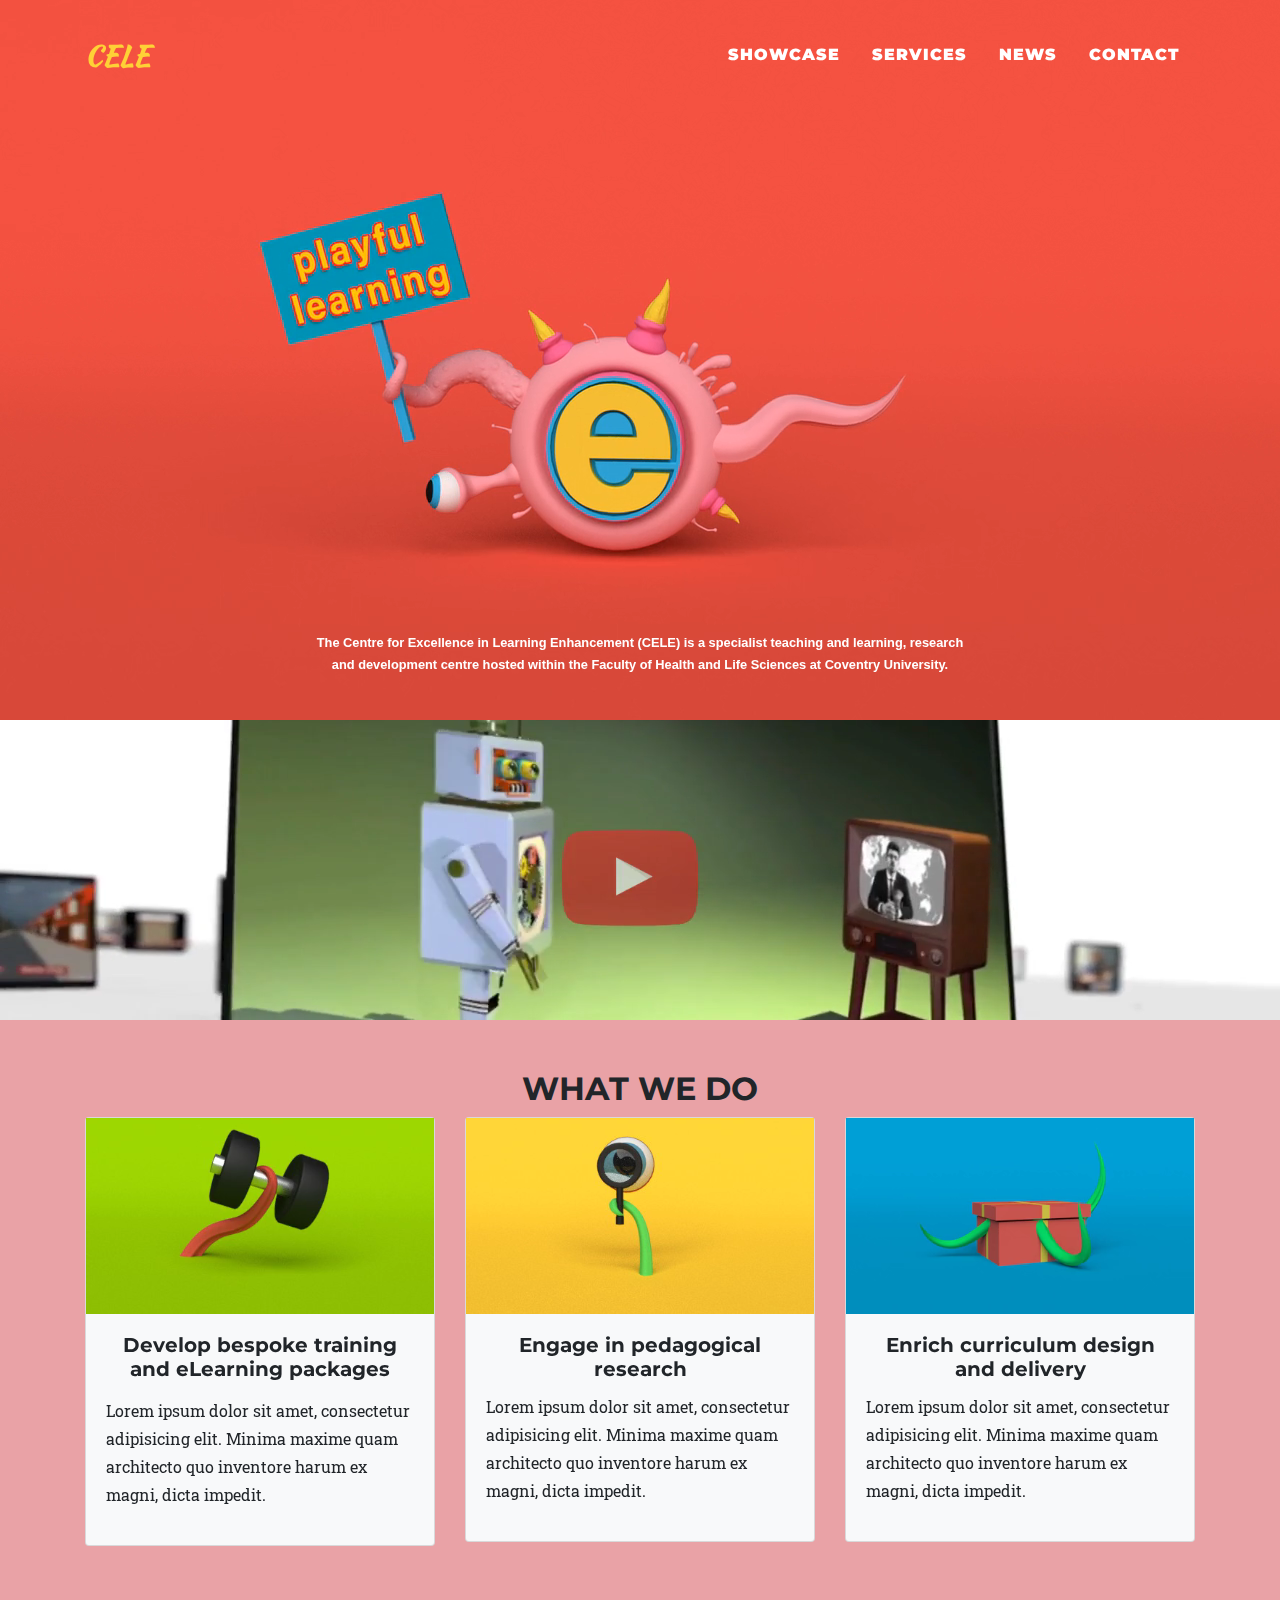
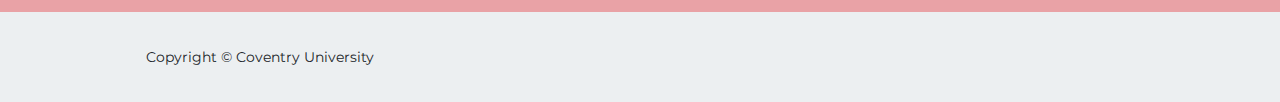
==== index.html @ 8cdafb73 "Minor Fixes" ====
<!DOCTYPE html>
<html lang="en">

<head>
    <meta charset="utf-8">
    <meta name="viewport" content="width=device-width, initial-scale=1, shrink-to-fit=no">
    <meta name="description" content="">
    <meta name="author" content="">
    <title>CELE | Centre for Excellence in Learning Enhancement</title>
    <link rel="shortcut icon" type="image/png" href="img/favicon.ico" />
    <!-- Bootstrap core CSS -->
    <link href="vendor/bootstrap/css/bootstrap.min.css" rel="stylesheet">
    <!-- Custom fonts for this template -->
    <link href="vendor/fontawesome-free/css/all.min.css" rel="stylesheet" type="text/css">
    <link href="https://fonts.googleapis.com/css?family=Montserrat:400,700" rel="stylesheet" type="text/css">
    <link href='https://fonts.googleapis.com/css?family=Kaushan+Script' rel='stylesheet' type='text/css'>
    <link href='https://fonts.googleapis.com/css?family=Droid+Serif:400,700,400italic,700italic' rel='stylesheet' type='text/css'>
    <link href='https://fonts.googleapis.com/css?family=Roboto+Slab:400,100,300,700' rel='stylesheet' type='text/css'>
    <script src="https://ajax.googleapis.com/ajax/libs/jquery/1.12.4/jquery.min.js"></script>
    <script src="https://maxcdn.bootstrapcdn.com/bootstrap/3.3.7/js/bootstrap.min.js"></script>
    <!-- Custom styles for this template -->
    <link href="css/agency.min.css" rel="stylesheet">

</head>

<body id="page-top">
    <!-- Navigation -->
    <nav class="navbar navbar-expand-lg navbar-dark fixed-top" id="mainNav">
        <div class="container">
            <a class="navbar-brand js-scroll-trigger" href="#page-top" style="font-weight: 900; color: #fed136;">CELE</a>
            <button class="navbar-toggler navbar-toggler-right" type="button" data-toggle="collapse" data-target="#navbarResponsive" aria-controls="navbarResponsive" aria-expanded="false" aria-label="Toggle navigation">Menu
                <i class="fas fa-bars"></i>
            </button>
            <div class="collapse navbar-collapse" id="navbarResponsive">
                <ul class="navbar-nav text-uppercase ml-auto">
                    <li class="nav-item">
                        <a class="nav-link js-scroll-trigger" href="Showcase/showcase.html" style="font-size: 100%;font-weight: 900;">Showcase</a>
                    </li>
                    <li class="nav-item">
                        <a class="nav-link js-scroll-trigger" href="services/services.html" style="font-size: 100%;font-weight: 900;">Services</a>
                        <li class="nav-item">
                            <a class="nav-link js-scroll-trigger" href="news/news.html" style="font-size: 100%;font-weight: 900;">News</a>
                        </li>
                        <li class="nav-item">
                            <a class="nav-link js-scroll-trigger" href="Contact/contact.html" style="font-size: 100%;font-weight: 900;">Contact</a>
                        </li>
                </ul>
            </div>
        </div>
    </nav>
    <!-- Header -->
    <header>

        <div class="video-container">
            <video playsinline="playsinline" autoplay="autoplay" muted="muted" loop="loop" width="100%" height="100%">
                <source src="animations/home_anim.mp4" type="video/mp4">
                <source src="animations/home_anim.webm" type="video/webm">
                <source src="animations/home_anim.ogv" type="video/ogg">
            </video>
            <div class="overlay-desc">
                <p class="Headie">
                    <br>
                    <br>
                    <br>
                    <br>
                    <br>
                    <br>
                    <br>
                    <br>
                    <br>
                    <br>
                    <br>
                    <br>
                    <br>
                    <br>
                    <br>
                    <br>
                    <br>
                    <br>
                    <br>
                    <br>
                    <br>
                    <br>
                    <br>
                    <br>
                    <br>
                    <br>
                    <br>The Centre for Excellence in Learning Enhancement (CELE) is a specialist teaching and learning, research
                    <br> and development centre hosted within the Faculty of Health and Life Sciences at Coventry University.</p>
            </div>
        </div>
        <div class="overlay"></div>
        <a class="portfolio-link" data-toggle="modal" href="#Showreel">

        <video playsinline="playsinline" autoplay="autoplay" muted="muted" loop="loop" width="100%" height="100%">
            <source src="animations/Cele_Showreel.mp4" type="video/mp4">
            <source src="animations/Cele_Showreel.webm" type="video/webm">
            <source src="animations/Cele_Showreel.ogv" type="video/ogg">
        </video>
      </a>

    </header>
    <!-- Services -->
    <header>

    </header>
    <!-- Portfolio Grid -->
    <section>
        <div class="container">
            <div class="col-lg-12 text-center">
                <h2 class="section-subheading ">WHAT WE DO</h2>
            </div>
            <div class="row text-center">

                <div class="col-sm-4">
                    <div class="card bg-light mb-3">
                        <video playsinline="playsinline" autoplay="autoplay" muted="muted" loop="loop" width="100%">
                            <source src="animations/Weight.mp4" type="video/mp4">
                            <source src="animations/Weight.webm" type="video/webm">
                            <source src="animations/Weight.ogv" type="video/ogg">
                        </video>
                        <div class="card-body">
                            <h5 class="card-title">Develop bespoke training and eLearning packages</h5>
                            <p class="card-text">
                                <p class="text-left">Lorem ipsum dolor sit amet, consectetur adipisicing elit. Minima maxime quam architecto quo inventore harum ex magni, dicta impedit.</p>
                            </p>
                        </div>
                    </div>
                </div>
                <div class="col-sm-4">

                    <div class="card bg-light mb-3">
                        <video playsinline="playsinline" autoplay="autoplay" muted="muted" loop="loop" width="100%">
                            <source src="animations/Eye.mp4" type="video/mp4">
                            <source src="animations/Eye.webm" type="video/webm">
                            <source src="animations/Eye.ogv" type="video/ogg">
                        </video>
                        <div class="card-body">
                            <h5 class="card-title">Engage in pedagogical research</h5>
                            <p class="text-left" class="text-muted">Lorem ipsum dolor sit amet, consectetur adipisicing elit. Minima maxime quam architecto quo inventore harum ex magni, dicta impedit.</p>
                        </div>
                    </div>
                </div>
                <div class="col-sm-4">

                    <div class="card bg-light mb-3">
                        <video playsinline="playsinline" autoplay="autoplay" muted="muted" loop="loop" width="100%">
                            <source src="animations/Box.mp4" type="video/mp4">
                            <source src="animations/Box.webm" type="video/webm">
                            <source src="animations/Box.ogv" type="video/ogg">
                        </video>
                        <div class="card-body">
                            <h5 class="card-title">Enrich curriculum design and delivery</h5>
                            <p class="text-left">Lorem ipsum dolor sit amet, consectetur adipisicing elit. Minima maxime quam architecto quo inventore harum ex magni, dicta impedit.</p>
                        </div>
                    </div>
                </div>
            </div>
        </div>
        </div>
    </section>
    <!-- Clients -->

    <!-- Footer -->
    <footer>
        <div class="container">
            <div class="row">
                <div class="col-md-4 text-center">
                    <span class="copyright">Copyright &copy; Coventry University</span>
                </div>

            </div>
        </div>
    </footer>

    <!-- Modal 2 -->
    <div class="portfolio-modal modal fade" id="Showreel" tabindex="-1" role="dialog" aria-hidden="true">
        <div class="modal-dialog">
            <div class="modal-content">
                <div class="close-modal" data-dismiss="modal">
                    <div class="lr">
                        <div class="rl"></div>
                    </div>
                </div>
                <div class="container">
                    <div class="row">
                        <div class="col-lg-8 mx-auto">
                            <div class="modal-body">
                                <!-- Project Details Go Here -->
                                <h2 class="text-uppercase"></h2>
                                <p class="item-intro text-muted"></p>
                                <iframe width="100%" height="315" src="https://www.youtube.com/embed/YVENK-Liqco" frameborder="0" allow="accelerometer; autoplay; encrypted-media; gyroscope; picture-in-picture" allowfullscreen></iframe>

                            </div>
                        </div>
                    </div>
                </div>
            </div>
        </div>
    </div>

    <!-- Bootstrap core JavaScript -->
    <script src="vendor/jquery/jquery.min.js"></script>
    <script src="vendor/bootstrap/js/bootstrap.bundle.min.js"></script>
    <!-- Plugin JavaScript -->
    <script src="vendor/jquery-easing/jquery.easing.min.js"></script>
    <!-- Contact form JavaScript -->
    <script src="js/jqBootstrapValidation.js"></script>
    <script src="js/contact_me.js"></script>
    <!-- Custom scripts for this template -->
    <script src="js/agency.min.js"></script>

</body>

</html>
---- vendor/fontawesome-free/css/all.min.css ----
/*!
 * Font Awesome Free 5.3.1 by @fontawesome - https://fontawesome.com
 * License - https://fontawesome.com/license/free (Icons: CC BY 4.0, Fonts: SIL OFL 1.1, Code: MIT License)
 */
.fa,.fab,.fal,.far,.fas{-moz-osx-font-smoothing:grayscale;-webkit-font-smoothing:antialiased;display:inline-block;font-style:normal;font-variant:normal;text-rendering:auto;line-height:1}.fa-lg{font-size:1.33333em;line-height:.75em;vertical-align:-.0667em}.fa-xs{font-size:.75em}.fa-sm{font-size:.875em}.fa-1x{font-size:1em}.fa-2x{font-size:2em}.fa-3x{font-size:3em}.fa-4x{font-size:4em}.fa-5x{font-size:5em}.fa-6x{font-size:6em}.fa-7x{font-size:7em}.fa-8x{font-size:8em}.fa-9x{font-size:9em}.fa-10x{font-size:10em}.fa-fw{text-align:center;width:1.25em}.fa-ul{list-style-type:none;margin-left:2.5em;padding-left:0}.fa-ul>li{position:relative}.fa-li{left:-2em;position:absolute;text-align:center;width:2em;line-height:inherit}.fa-border{border:.08em solid #eee;border-radius:.1em;padding:.2em .25em .15em}.fa-pull-left{float:left}.fa-pull-right{float:right}.fa.fa-pull-left,.fab.fa-pull-left,.fal.fa-pull-left,.far.fa-pull-left,.fas.fa-pull-left{margin-right:.3em}.fa.fa-pull-right,.fab.fa-pull-right,.fal.fa-pull-right,.far.fa-pull-right,.fas.fa-pull-right{margin-left:.3em}.fa-spin{animation:fa-spin 2s infinite linear}.fa-pulse{animation:fa-spin 1s infinite steps(8)}@keyframes fa-spin{0%{transform:rotate(0deg)}to{transform:rotate(1turn)}}.fa-rotate-90{-ms-filter:"progid:DXImageTransform.Microsoft.BasicImage(rotation=1)";transform:rotate(90deg)}.fa-rotate-180{-ms-filter:"progid:DXImageTransform.Microsoft.BasicImage(rotation=2)";transform:rotate(180deg)}.fa-rotate-270{-ms-filter:"progid:DXImageTransform.Microsoft.BasicImage(rotation=3)";transform:rotate(270deg)}.fa-flip-horizontal{-ms-filter:"progid:DXImageTransform.Microsoft.BasicImage(rotation=0, mirror=1)";transform:scaleX(-1)}.fa-flip-vertical{transform:scaleY(-1)}.fa-flip-horizontal.fa-flip-vertical,.fa-flip-vertical{-ms-filter:"progid:DXImageTransform.Microsoft.BasicImage(rotation=2, mirror=1)"}.fa-flip-horizontal.fa-flip-vertical{transform:scale(-1)}:root .fa-flip-horizontal,:root .fa-flip-vertical,:root .fa-rotate-90,:root .fa-rotate-180,:root .fa-rotate-270{-webkit-filter:none;filter:none}.fa-stack{display:inline-block;height:2em;line-height:2em;position:relative;vertical-align:middle;width:2em}.fa-stack-1x,.fa-stack-2x{left:0;position:absolute;text-align:center;width:100%}.fa-stack-1x{line-height:inherit}.fa-stack-2x{font-size:2em}.fa-inverse{color:#fff}.fa-500px:before{content:"\f26e"}.fa-accessible-icon:before{content:"\f368"}.fa-accusoft:before{content:"\f369"}.fa-ad:before{content:"\f641"}.fa-address-book:before{content:"\f2b9"}.fa-address-card:before{content:"\f2bb"}.fa-adjust:before{content:"\f042"}.fa-adn:before{content:"\f170"}.fa-adversal:before{content:"\f36a"}.fa-affiliatetheme:before{content:"\f36b"}.fa-air-freshener:before{content:"\f5d0"}.fa-algolia:before{content:"\f36c"}.fa-align-center:before{content:"\f037"}.fa-align-justify:before{content:"\f039"}.fa-align-left:before{content:"\f036"}.fa-align-right:before{content:"\f038"}.fa-alipay:before{content:"\f642"}.fa-allergies:before{content:"\f461"}.fa-amazon:before{content:"\f270"}.fa-amazon-pay:before{content:"\f42c"}.fa-ambulance:before{content:"\f0f9"}.fa-american-sign-language-interpreting:before{content:"\f2a3"}.fa-amilia:before{content:"\f36d"}.fa-anchor:before{content:"\f13d"}.fa-android:before{content:"\f17b"}.fa-angellist:before{content:"\f209"}.fa-angle-double-down:before{content:"\f103"}.fa-angle-double-left:before{content:"\f100"}.fa-angle-double-right:before{content:"\f101"}.fa-angle-double-up:before{content:"\f102"}.fa-angle-down:before{content:"\f107"}.fa-angle-left:before{content:"\f104"}.fa-angle-right:before{content:"\f105"}.fa-angle-up:before{content:"\f106"}.fa-angry:before{content:"\f556"}.fa-angrycreative:before{content:"\f36e"}.fa-angular:before{content:"\f420"}.fa-ankh:before{content:"\f644"}.fa-app-store:before{content:"\f36f"}.fa-app-store-ios:before{content:"\f370"}.fa-apper:before{content:"\f371"}.fa-apple:before{content:"\f179"}.fa-apple-alt:before{content:"\f5d1"}.fa-apple-pay:before{content:"\f415"}.fa-archive:before{content:"\f187"}.fa-archway:before{content:"\f557"}.fa-arrow-alt-circle-down:before{content:"\f358"}.fa-arrow-alt-circle-left:before{content:"\f359"}.fa-arrow-alt-circle-right:before{content:"\f35a"}.fa-arrow-alt-circle-up:before{content:"\f35b"}.fa-arrow-circle-down:before{content:"\f0ab"}.fa-arrow-circle-left:before{content:"\f0a8"}.fa-arrow-circle-right:before{content:"\f0a9"}.fa-arrow-circle-up:before{content:"\f0aa"}.fa-arrow-down:before{content:"\f063"}.fa-arrow-left:before{content:"\f060"}.fa-arrow-right:before{content:"\f061"}.fa-arrow-up:before{content:"\f062"}.fa-arrows-alt:before{content:"\f0b2"}.fa-arrows-alt-h:before{content:"\f337"}.fa-arrows-alt-v:before{content:"\f338"}.fa-assistive-listening-systems:before{content:"\f2a2"}.fa-asterisk:before{content:"\f069"}.fa-asymmetrik:before{content:"\f372"}.fa-at:before{content:"\f1fa"}.fa-atlas:before{content:"\f558"}.fa-atom:before{content:"\f5d2"}.fa-audible:before{content:"\f373"}.fa-audio-description:before{content:"\f29e"}.fa-autoprefixer:before{content:"\f41c"}.fa-avianex:before{content:"\f374"}.fa-aviato:before{content:"\f421"}.fa-award:before{content:"\f559"}.fa-aws:before{content:"\f375"}.fa-backspace:before{content:"\f55a"}.fa-backward:before{content:"\f04a"}.fa-balance-scale:before{content:"\f24e"}.fa-ban:before{content:"\f05e"}.fa-band-aid:before{content:"\f462"}.fa-bandcamp:before{content:"\f2d5"}.fa-barcode:before{content:"\f02a"}.fa-bars:before{content:"\f0c9"}.fa-baseball-ball:before{content:"\f433"}.fa-basketball-ball:before{content:"\f434"}.fa-bath:before{content:"\f2cd"}.fa-battery-empty:before{content:"\f244"}.fa-battery-full:before{content:"\f240"}.fa-battery-half:before{content:"\f242"}.fa-battery-quarter:before{content:"\f243"}.fa-battery-three-quarters:before{content:"\f241"}.fa-bed:before{content:"\f236"}.fa-beer:before{content:"\f0fc"}.fa-behance:before{content:"\f1b4"}.fa-behance-square:before{content:"\f1b5"}.fa-bell:before{content:"\f0f3"}.fa-bell-slash:before{content:"\f1f6"}.fa-bezier-curve:before{content:"\f55b"}.fa-bible:before{content:"\f647"}.fa-bicycle:before{content:"\f206"}.fa-bimobject:before{content:"\f378"}.fa-binoculars:before{content:"\f1e5"}.fa-birthday-cake:before{content:"\f1fd"}.fa-bitbucket:before{content:"\f171"}.fa-bitcoin:before{content:"\f379"}.fa-bity:before{content:"\f37a"}.fa-black-tie:before{content:"\f27e"}.fa-blackberry:before{content:"\f37b"}.fa-blender:before{content:"\f517"}.fa-blind:before{content:"\f29d"}.fa-blogger:before{content:"\f37c"}.fa-blogger-b:before{content:"\f37d"}.fa-bluetooth:before{content:"\f293"}.fa-bluetooth-b:before{content:"\f294"}.fa-bold:before{content:"\f032"}.fa-bolt:before{content:"\f0e7"}.fa-bomb:before{content:"\f1e2"}.fa-bone:before{content:"\f5d7"}.fa-bong:before{content:"\f55c"}.fa-book:before{content:"\f02d"}.fa-book-open:before{content:"\f518"}.fa-book-reader:before{content:"\f5da"}.fa-bookmark:before{content:"\f02e"}.fa-bowling-ball:before{content:"\f436"}.fa-box:before{content:"\f466"}.fa-box-open:before{content:"\f49e"}.fa-boxes:before{content:"\f468"}.fa-braille:before{content:"\f2a1"}.fa-brain:before{content:"\f5dc"}.fa-briefcase:before{content:"\f0b1"}.fa-briefcase-medical:before{content:"\f469"}.fa-broadcast-tower:before{content:"\f519"}.fa-broom:before{content:"\f51a"}.fa-brush:before{content:"\f55d"}.fa-btc:before{content:"\f15a"}.fa-bug:before{content:"\f188"}.fa-building:before{content:"\f1ad"}.fa-bullhorn:before{content:"\f0a1"}.fa-bullseye:before{content:"\f140"}.fa-burn:before{content:"\f46a"}.fa-buromobelexperte:before{content:"\f37f"}.fa-bus:before{content:"\f207"}.fa-bus-alt:before{content:"\f55e"}.fa-business-time:before{content:"\f64a"}.fa-buysellads:before{content:"\f20d"}.fa-calculator:before{content:"\f1ec"}.fa-calendar:before{content:"\f133"}.fa-calendar-alt:before{content:"\f073"}.fa-calendar-check:before{content:"\f274"}.fa-calendar-minus:before{content:"\f272"}.fa-calendar-plus:before{content:"\f271"}.fa-calendar-times:before{content:"\f273"}.fa-camera:before{content:"\f030"}.fa-camera-retro:before{content:"\f083"}.fa-cannabis:before{content:"\f55f"}.fa-capsules:before{content:"\f46b"}.fa-car:before{content:"\f1b9"}.fa-car-alt:before{content:"\f5de"}.fa-car-battery:before{content:"\f5df"}.fa-car-crash:before{content:"\f5e1"}.fa-car-side:before{content:"\f5e4"}.fa-caret-down:before{content:"\f0d7"}.fa-caret-left:before{content:"\f0d9"}.fa-caret-right:before{content:"\f0da"}.fa-caret-square-down:before{content:"\f150"}.fa-caret-square-left:before{content:"\f191"}.fa-caret-square-right:before{content:"\f152"}.fa-caret-square-up:before{content:"\f151"}.fa-caret-up:before{content:"\f0d8"}.fa-cart-arrow-down:before{content:"\f218"}.fa-cart-plus:before{content:"\f217"}.fa-cc-amazon-pay:before{content:"\f42d"}.fa-cc-amex:before{content:"\f1f3"}.fa-cc-apple-pay:before{content:"\f416"}.fa-cc-diners-club:before{content:"\f24c"}.fa-cc-discover:before{content:"\f1f2"}.fa-cc-jcb:before{content:"\f24b"}.fa-cc-mastercard:before{content:"\f1f1"}.fa-cc-paypal:before{content:"\f1f4"}.fa-cc-stripe:before{content:"\f1f5"}.fa-cc-visa:before{content:"\f1f0"}.fa-centercode:before{content:"\f380"}.fa-certificate:before{content:"\f0a3"}.fa-chalkboard:before{content:"\f51b"}.fa-chalkboard-teacher:before{content:"\f51c"}.fa-charging-station:before{content:"\f5e7"}.fa-chart-area:before{content:"\f1fe"}.fa-chart-bar:before{content:"\f080"}.fa-chart-line:before{content:"\f201"}.fa-chart-pie:before{content:"\f200"}.fa-check:before{content:"\f00c"}.fa-check-circle:before{content:"\f058"}.fa-check-double:before{content:"\f560"}.fa-check-square:before{content:"\f14a"}.fa-chess:before{content:"\f439"}.fa-chess-bishop:before{content:"\f43a"}.fa-chess-board:before{content:"\f43c"}.fa-chess-king:before{content:"\f43f"}.fa-chess-knight:before{content:"\f441"}.fa-chess-pawn:before{content:"\f443"}.fa-chess-queen:before{content:"\f445"}.fa-chess-rook:before{content:"\f447"}.fa-chevron-circle-down:before{content:"\f13a"}.fa-chevron-circle-left:before{content:"\f137"}.fa-chevron-circle-right:before{content:"\f138"}.fa-chevron-circle-up:before{content:"\f139"}.fa-chevron-down:before{content:"\f078"}.fa-chevron-left:before{content:"\f053"}.fa-chevron-right:before{content:"\f054"}.fa-chevron-up:before{content:"\f077"}.fa-child:before{content:"\f1ae"}.fa-chrome:before{content:"\f268"}.fa-church:before{content:"\f51d"}.fa-circle:before{content:"\f111"}.fa-circle-notch:before{content:"\f1ce"}.fa-city:before{content:"\f64f"}.fa-clipboard:before{content:"\f328"}.fa-clipboard-check:before{content:"\f46c"}.fa-clipboard-list:before{content:"\f46d"}.fa-clock:before{content:"\f017"}.fa-clone:before{content:"\f24d"}.fa-closed-captioning:before{content:"\f20a"}.fa-cloud:before{content:"\f0c2"}.fa-cloud-download-alt:before{content:"\f381"}.fa-cloud-upload-alt:before{content:"\f382"}.fa-cloudscale:before{content:"\f383"}.fa-cloudsmith:before{content:"\f384"}.fa-cloudversify:before{content:"\f385"}.fa-cocktail:before{content:"\f561"}.fa-code:before{content:"\f121"}.fa-code-branch:before{content:"\f126"}.fa-codepen:before{content:"\f1cb"}.fa-codiepie:before{content:"\f284"}.fa-coffee:before{content:"\f0f4"}.fa-cog:before{content:"\f013"}.fa-cogs:before{content:"\f085"}.fa-coins:before{content:"\f51e"}.fa-columns:before{content:"\f0db"}.fa-comment:before{content:"\f075"}.fa-comment-alt:before{content:"\f27a"}.fa-comment-dollar:before{content:"\f651"}.fa-comment-dots:before{content:"\f4ad"}.fa-comment-slash:before{content:"\f4b3"}.fa-comments:before{content:"\f086"}.fa-comments-dollar:before{content:"\f653"}.fa-compact-disc:before{content:"\f51f"}.fa-compass:before{content:"\f14e"}.fa-compress:before{content:"\f066"}.fa-concierge-bell:before{content:"\f562"}.fa-connectdevelop:before{content:"\f20e"}.fa-contao:before{content:"\f26d"}.fa-cookie:before{content:"\f563"}.fa-cookie-bite:before{content:"\f564"}.fa-copy:before{content:"\f0c5"}.fa-copyright:before{content:"\f1f9"}.fa-couch:before{content:"\f4b8"}.fa-cpanel:before{content:"\f388"}.fa-creative-commons:before{content:"\f25e"}.fa-creative-commons-by:before{content:"\f4e7"}.fa-creative-commons-nc:before{content:"\f4e8"}.fa-creative-commons-nc-eu:before{content:"\f4e9"}.fa-creative-commons-nc-jp:before{content:"\f4ea"}.fa-creative-commons-nd:before{content:"\f4eb"}.fa-creative-commons-pd:before{content:"\f4ec"}.fa-creative-commons-pd-alt:before{content:"\f4ed"}.fa-creative-commons-remix:before{content:"\f4ee"}.fa-creative-commons-sa:before{content:"\f4ef"}.fa-creative-commons-sampling:before{content:"\f4f0"}.fa-creative-commons-sampling-plus:before{content:"\f4f1"}.fa-creative-commons-share:before{content:"\f4f2"}.fa-credit-card:before{content:"\f09d"}.fa-crop:before{content:"\f125"}.fa-crop-alt:before{content:"\f565"}.fa-cross:before{content:"\f654"}.fa-crosshairs:before{content:"\f05b"}.fa-crow:before{content:"\f520"}.fa-crown:before{content:"\f521"}.fa-css3:before{content:"\f13c"}.fa-css3-alt:before{content:"\f38b"}.fa-cube:before{content:"\f1b2"}.fa-cubes:before{content:"\f1b3"}.fa-cut:before{content:"\f0c4"}.fa-cuttlefish:before{content:"\f38c"}.fa-d-and-d:before{content:"\f38d"}.fa-dashcube:before{content:"\f210"}.fa-database:before{content:"\f1c0"}.fa-deaf:before{content:"\f2a4"}.fa-delicious:before{content:"\f1a5"}.fa-deploydog:before{content:"\f38e"}.fa-deskpro:before{content:"\f38f"}.fa-desktop:before{content:"\f108"}.fa-deviantart:before{content:"\f1bd"}.fa-dharmachakra:before{content:"\f655"}.fa-diagnoses:before{content:"\f470"}.fa-dice:before{content:"\f522"}.fa-dice-five:before{content:"\f523"}.fa-dice-four:before{content:"\f524"}.fa-dice-one:before{content:"\f525"}.fa-dice-six:before{content:"\f526"}.fa-dice-three:before{content:"\f527"}.fa-dice-two:before{content:"\f528"}.fa-digg:before{content:"\f1a6"}.fa-digital-ocean:before{content:"\f391"}.fa-digital-tachograph:before{content:"\f566"}.fa-directions:before{content:"\f5eb"}.fa-discord:before{content:"\f392"}.fa-discourse:before{content:"\f393"}.fa-divide:before{content:"\f529"}.fa-dizzy:before{content:"\f567"}.fa-dna:before{content:"\f471"}.fa-dochub:before{content:"\f394"}.fa-docker:before{content:"\f395"}.fa-dollar-sign:before{content:"\f155"}.fa-dolly:before{content:"\f472"}.fa-dolly-flatbed:before{content:"\f474"}.fa-donate:before{content:"\f4b9"}.fa-door-closed:before{content:"\f52a"}.fa-door-open:before{content:"\f52b"}.fa-dot-circle:before{content:"\f192"}.fa-dove:before{content:"\f4ba"}.fa-download:before{content:"\f019"}.fa-draft2digital:before{content:"\f396"}.fa-drafting-compass:before{content:"\f568"}.fa-draw-polygon:before{content:"\f5ee"}.fa-dribbble:before{content:"\f17d"}.fa-dribbble-square:before{content:"\f397"}.fa-dropbox:before{content:"\f16b"}.fa-drum:before{content:"\f569"}.fa-drum-steelpan:before{content:"\f56a"}.fa-drupal:before{content:"\f1a9"}.fa-dumbbell:before{content:"\f44b"}.fa-dyalog:before{content:"\f399"}.fa-earlybirds:before{content:"\f39a"}.fa-ebay:before{content:"\f4f4"}.fa-edge:before{content:"\f282"}.fa-edit:before{content:"\f044"}.fa-eject:before{content:"\f052"}.fa-elementor:before{content:"\f430"}.fa-ellipsis-h:before{content:"\f141"}.fa-ellipsis-v:before{content:"\f142"}.fa-ello:before{content:"\f5f1"}.fa-ember:before{content:"\f423"}.fa-empire:before{content:"\f1d1"}.fa-envelope:before{content:"\f0e0"}.fa-envelope-open:before{content:"\f2b6"}.fa-envelope-open-text:before{content:"\f658"}.fa-envelope-square:before{content:"\f199"}.fa-envira:before{content:"\f299"}.fa-equals:before{content:"\f52c"}.fa-eraser:before{content:"\f12d"}.fa-erlang:before{content:"\f39d"}.fa-ethereum:before{content:"\f42e"}.fa-etsy:before{content:"\f2d7"}.fa-euro-sign:before{content:"\f153"}.fa-exchange-alt:before{content:"\f362"}.fa-exclamation:before{content:"\f12a"}.fa-exclamation-circle:before{content:"\f06a"}.fa-exclamation-triangle:before{content:"\f071"}.fa-expand:before{content:"\f065"}.fa-expand-arrows-alt:before{content:"\f31e"}.fa-expeditedssl:before{content:"\f23e"}.fa-external-link-alt:before{content:"\f35d"}.fa-external-link-square-alt:before{content:"\f360"}.fa-eye:before{content:"\f06e"}.fa-eye-dropper:before{content:"\f1fb"}.fa-eye-slash:before{content:"\f070"}.fa-facebook:before{content:"\f09a"}.fa-facebook-f:before{content:"\f39e"}.fa-facebook-messenger:before{content:"\f39f"}.fa-facebook-square:before{content:"\f082"}.fa-fast-backward:before{content:"\f049"}.fa-fast-forward:before{content:"\f050"}.fa-fax:before{content:"\f1ac"}.fa-feather:before{content:"\f52d"}.fa-feather-alt:before{content:"\f56b"}.fa-female:before{content:"\f182"}.fa-fighter-jet:before{content:"\f0fb"}.fa-file:before{content:"\f15b"}.fa-file-alt:before{content:"\f15c"}.fa-file-archive:before{content:"\f1c6"}.fa-file-audio:before{content:"\f1c7"}.fa-file-code:before{content:"\f1c9"}.fa-file-contract:before{content:"\f56c"}.fa-file-download:before{content:"\f56d"}.fa-file-excel:before{content:"\f1c3"}.fa-file-export:before{content:"\f56e"}.fa-file-image:before{content:"\f1c5"}.fa-file-import:before{content:"\f56f"}.fa-file-invoice:before{content:"\f570"}.fa-file-invoice-dollar:before{content:"\f571"}.fa-file-medical:before{content:"\f477"}.fa-file-medical-alt:before{content:"\f478"}.fa-file-pdf:before{content:"\f1c1"}.fa-file-powerpoint:before{content:"\f1c4"}.fa-file-prescription:before{content:"\f572"}.fa-file-signature:before{content:"\f573"}.fa-file-upload:before{content:"\f574"}.fa-file-video:before{content:"\f1c8"}.fa-file-word:before{content:"\f1c2"}.fa-fill:before{content:"\f575"}.fa-fill-drip:before{content:"\f576"}.fa-film:before{content:"\f008"}.fa-filter:before{content:"\f0b0"}.fa-fingerprint:before{content:"\f577"}.fa-fire:before{content:"\f06d"}.fa-fire-extinguisher:before{content:"\f134"}.fa-firefox:before{content:"\f269"}.fa-first-aid:before{content:"\f479"}.fa-first-order:before{content:"\f2b0"}.fa-first-order-alt:before{content:"\f50a"}.fa-firstdraft:before{content:"\f3a1"}.fa-fish:before{content:"\f578"}.fa-flag:before{content:"\f024"}.fa-flag-checkered:before{content:"\f11e"}.fa-flask:before{content:"\f0c3"}.fa-flickr:before{content:"\f16e"}.fa-flipboard:before{content:"\f44d"}.fa-flushed:before{content:"\f579"}.fa-fly:before{content:"\f417"}.fa-folder:before{content:"\f07b"}.fa-folder-minus:before{content:"\f65d"}.fa-folder-open:before{content:"\f07c"}.fa-folder-plus:before{content:"\f65e"}.fa-font:before{content:"\f031"}.fa-font-awesome:before{content:"\f2b4"}.fa-font-awesome-alt:before{content:"\f35c"}.fa-font-awesome-flag:before{content:"\f425"}.fa-font-awesome-logo-full:before{content:"\f4e6"}.fa-fonticons:before{content:"\f280"}.fa-fonticons-fi:before{content:"\f3a2"}.fa-football-ball:before{content:"\f44e"}.fa-fort-awesome:before{content:"\f286"}.fa-fort-awesome-alt:before{content:"\f3a3"}.fa-forumbee:before{content:"\f211"}.fa-forward:before{content:"\f04e"}.fa-foursquare:before{content:"\f180"}.fa-free-code-camp:before{content:"\f2c5"}.fa-freebsd:before{content:"\f3a4"}.fa-frog:before{content:"\f52e"}.fa-frown:before{content:"\f119"}.fa-frown-open:before{content:"\f57a"}.fa-fulcrum:before{content:"\f50b"}.fa-funnel-dollar:before{content:"\f662"}.fa-futbol:before{content:"\f1e3"}.fa-galactic-republic:before{content:"\f50c"}.fa-galactic-senate:before{content:"\f50d"}.fa-gamepad:before{content:"\f11b"}.fa-gas-pump:before{content:"\f52f"}.fa-gavel:before{content:"\f0e3"}.fa-gem:before{content:"\f3a5"}.fa-genderless:before{content:"\f22d"}.fa-get-pocket:before{content:"\f265"}.fa-gg:before{content:"\f260"}.fa-gg-circle:before{content:"\f261"}.fa-gift:before{content:"\f06b"}.fa-git:before{content:"\f1d3"}.fa-git-square:before{content:"\f1d2"}.fa-github:before{content:"\f09b"}.fa-github-alt:before{content:"\f113"}.fa-github-square:before{content:"\f092"}.fa-gitkraken:before{content:"\f3a6"}.fa-gitlab:before{content:"\f296"}.fa-gitter:before{content:"\f426"}.fa-glass-martini:before{content:"\f000"}.fa-glass-martini-alt:before{content:"\f57b"}.fa-glasses:before{content:"\f530"}.fa-glide:before{content:"\f2a5"}.fa-glide-g:before{content:"\f2a6"}.fa-globe:before{content:"\f0ac"}.fa-globe-africa:before{content:"\f57c"}.fa-globe-americas:before{content:"\f57d"}.fa-globe-asia:before{content:"\f57e"}.fa-gofore:before{content:"\f3a7"}.fa-golf-ball:before{content:"\f450"}.fa-goodreads:before{content:"\f3a8"}.fa-goodreads-g:before{content:"\f3a9"}.fa-google:before{content:"\f1a0"}.fa-google-drive:before{content:"\f3aa"}.fa-google-play:before{content:"\f3ab"}.fa-google-plus:before{content:"\f2b3"}.fa-google-plus-g:before{content:"\f0d5"}.fa-google-plus-square:before{content:"\f0d4"}.fa-google-wallet:before{content:"\f1ee"}.fa-gopuram:before{content:"\f664"}.fa-graduation-cap:before{content:"\f19d"}.fa-gratipay:before{content:"\f184"}.fa-grav:before{content:"\f2d6"}.fa-greater-than:before{content:"\f531"}.fa-greater-than-equal:before{content:"\f532"}.fa-grimace:before{content:"\f57f"}.fa-grin:before{content:"\f580"}.fa-grin-alt:before{content:"\f581"}.fa-grin-beam:before{content:"\f582"}.fa-grin-beam-sweat:before{content:"\f583"}.fa-grin-hearts:before{content:"\f584"}.fa-grin-squint:before{content:"\f585"}.fa-grin-squint-tears:before{content:"\f586"}.fa-grin-stars:before{content:"\f587"}.fa-grin-tears:before{content:"\f588"}.fa-grin-tongue:before{content:"\f589"}.fa-grin-tongue-squint:before{content:"\f58a"}.fa-grin-tongue-wink:before{content:"\f58b"}.fa-grin-wink:before{content:"\f58c"}.fa-grip-horizontal:before{content:"\f58d"}.fa-grip-vertical:before{content:"\f58e"}.fa-gripfire:before{content:"\f3ac"}.fa-grunt:before{content:"\f3ad"}.fa-gulp:before{content:"\f3ae"}.fa-h-square:before{content:"\f0fd"}.fa-hacker-news:before{content:"\f1d4"}.fa-hacker-news-square:before{content:"\f3af"}.fa-hackerrank:before{content:"\f5f7"}.fa-hamsa:before{content:"\f665"}.fa-hand-holding:before{content:"\f4bd"}.fa-hand-holding-heart:before{content:"\f4be"}.fa-hand-holding-usd:before{content:"\f4c0"}.fa-hand-lizard:before{content:"\f258"}.fa-hand-paper:before{content:"\f256"}.fa-hand-peace:before{content:"\f25b"}.fa-hand-point-down:before{content:"\f0a7"}.fa-hand-point-left:before{content:"\f0a5"}.fa-hand-point-right:before{content:"\f0a4"}.fa-hand-point-up:before{content:"\f0a6"}.fa-hand-pointer:before{content:"\f25a"}.fa-hand-rock:before{content:"\f255"}.fa-hand-scissors:before{content:"\f257"}.fa-hand-spock:before{content:"\f259"}.fa-hands:before{content:"\f4c2"}.fa-hands-helping:before{content:"\f4c4"}.fa-handshake:before{content:"\f2b5"}.fa-hashtag:before{content:"\f292"}.fa-haykal:before{content:"\f666"}.fa-hdd:before{content:"\f0a0"}.fa-heading:before{content:"\f1dc"}.fa-headphones:before{content:"\f025"}.fa-headphones-alt:before{content:"\f58f"}.fa-headset:before{content:"\f590"}.fa-heart:before{content:"\f004"}.fa-heartbeat:before{content:"\f21e"}.fa-helicopter:before{content:"\f533"}.fa-highlighter:before{content:"\f591"}.fa-hips:before{content:"\f452"}.fa-hire-a-helper:before{content:"\f3b0"}.fa-history:before{content:"\f1da"}.fa-hockey-puck:before{content:"\f453"}.fa-home:before{content:"\f015"}.fa-hooli:before{content:"\f427"}.fa-hornbill:before{content:"\f592"}.fa-hospital:before{content:"\f0f8"}.fa-hospital-alt:before{content:"\f47d"}.fa-hospital-symbol:before{content:"\f47e"}.fa-hot-tub:before{content:"\f593"}.fa-hotel:before{content:"\f594"}.fa-hotjar:before{content:"\f3b1"}.fa-hourglass:before{content:"\f254"}.fa-hourglass-end:before{content:"\f253"}.fa-hourglass-half:before{content:"\f252"}.fa-hourglass-start:before{content:"\f251"}.fa-houzz:before{content:"\f27c"}.fa-html5:before{content:"\f13b"}.fa-hubspot:before{content:"\f3b2"}.fa-i-cursor:before{content:"\f246"}.fa-id-badge:before{content:"\f2c1"}.fa-id-card:before{content:"\f2c2"}.fa-id-card-alt:before{content:"\f47f"}.fa-image:before{content:"\f03e"}.fa-images:before{content:"\f302"}.fa-imdb:before{content:"\f2d8"}.fa-inbox:before{content:"\f01c"}.fa-indent:before{content:"\f03c"}.fa-industry:before{content:"\f275"}.fa-infinity:before{content:"\f534"}.fa-info:before{content:"\f129"}.fa-info-circle:before{content:"\f05a"}.fa-instagram:before{content:"\f16d"}.fa-internet-explorer:before{content:"\f26b"}.fa-ioxhost:before{content:"\f208"}.fa-italic:before{content:"\f033"}.fa-itunes:before{content:"\f3b4"}.fa-itunes-note:before{content:"\f3b5"}.fa-java:before{content:"\f4e4"}.fa-jedi:before{content:"\f669"}.fa-jedi-order:before{content:"\f50e"}.fa-jenkins:before{content:"\f3b6"}.fa-joget:before{content:"\f3b7"}.fa-joint:before{content:"\f595"}.fa-joomla:before{content:"\f1aa"}.fa-journal-whills:before{content:"\f66a"}.fa-js:before{content:"\f3b8"}.fa-js-square:before{content:"\f3b9"}.fa-jsfiddle:before{content:"\f1cc"}.fa-kaaba:before{content:"\f66b"}.fa-kaggle:before{content:"\f5fa"}.fa-key:before{content:"\f084"}.fa-keybase:before{content:"\f4f5"}.fa-keyboard:before{content:"\f11c"}.fa-keycdn:before{content:"\f3ba"}.fa-khanda:before{content:"\f66d"}.fa-kickstarter:before{content:"\f3bb"}.fa-kickstarter-k:before{content:"\f3bc"}.fa-kiss:before{content:"\f596"}.fa-kiss-beam:before{content:"\f597"}.fa-kiss-wink-heart:before{content:"\f598"}.fa-kiwi-bird:before{content:"\f535"}.fa-korvue:before{content:"\f42f"}.fa-landmark:before{content:"\f66f"}.fa-language:before{content:"\f1ab"}.fa-laptop:before{content:"\f109"}.fa-laptop-code:before{content:"\f5fc"}.fa-laravel:before{content:"\f3bd"}.fa-lastfm:before{content:"\f202"}.fa-lastfm-square:before{content:"\f203"}.fa-laugh:before{content:"\f599"}.fa-laugh-beam:before{content:"\f59a"}.fa-laugh-squint:before{content:"\f59b"}.fa-laugh-wink:before{content:"\f59c"}.fa-layer-group:before{content:"\f5fd"}.fa-leaf:before{content:"\f06c"}.fa-leanpub:before{content:"\f212"}.fa-lemon:before{content:"\f094"}.fa-less:before{content:"\f41d"}.fa-less-than:before{content:"\f536"}.fa-less-than-equal:before{content:"\f537"}.fa-level-down-alt:before{content:"\f3be"}.fa-level-up-alt:before{content:"\f3bf"}.fa-life-ring:before{content:"\f1cd"}.fa-lightbulb:before{content:"\f0eb"}.fa-line:before{content:"\f3c0"}.fa-link:before{content:"\f0c1"}.fa-linkedin:before{content:"\f08c"}.fa-linkedin-in:before{content:"\f0e1"}.fa-linode:before{content:"\f2b8"}.fa-linux:before{content:"\f17c"}.fa-lira-sign:before{content:"\f195"}.fa-list:before{content:"\f03a"}.fa-list-alt:before{content:"\f022"}.fa-list-ol:before{content:"\f0cb"}.fa-list-ul:before{content:"\f0ca"}.fa-location-arrow:before{content:"\f124"}.fa-lock:before{content:"\f023"}.fa-lock-open:before{content:"\f3c1"}.fa-long-arrow-alt-down:before{content:"\f309"}.fa-long-arrow-alt-left:before{content:"\f30a"}.fa-long-arrow-alt-right:before{content:"\f30b"}.fa-long-arrow-alt-up:before{content:"\f30c"}.fa-low-vision:before{content:"\f2a8"}.fa-luggage-cart:before{content:"\f59d"}.fa-lyft:before{content:"\f3c3"}.fa-magento:before{content:"\f3c4"}.fa-magic:before{content:"\f0d0"}.fa-magnet:before{content:"\f076"}.fa-mail-bulk:before{content:"\f674"}.fa-mailchimp:before{content:"\f59e"}.fa-male:before{content:"\f183"}.fa-mandalorian:before{content:"\f50f"}.fa-map:before{content:"\f279"}.fa-map-marked:before{content:"\f59f"}.fa-map-marked-alt:before{content:"\f5a0"}.fa-map-marker:before{content:"\f041"}.fa-map-marker-alt:before{content:"\f3c5"}.fa-map-pin:before{content:"\f276"}.fa-map-signs:before{content:"\f277"}.fa-markdown:before{content:"\f60f"}.fa-marker:before{content:"\f5a1"}.fa-mars:before{content:"\f222"}.fa-mars-double:before{content:"\f227"}.fa-mars-stroke:before{content:"\f229"}.fa-mars-stroke-h:before{content:"\f22b"}.fa-mars-stroke-v:before{content:"\f22a"}.fa-mastodon:before{content:"\f4f6"}.fa-maxcdn:before{content:"\f136"}.fa-medal:before{content:"\f5a2"}.fa-medapps:before{content:"\f3c6"}.fa-medium:before{content:"\f23a"}.fa-medium-m:before{content:"\f3c7"}.fa-medkit:before{content:"\f0fa"}.fa-medrt:before{content:"\f3c8"}.fa-meetup:before{content:"\f2e0"}.fa-megaport:before{content:"\f5a3"}.fa-meh:before{content:"\f11a"}.fa-meh-blank:before{content:"\f5a4"}.fa-meh-rolling-eyes:before{content:"\f5a5"}.fa-memory:before{content:"\f538"}.fa-menorah:before{content:"\f676"}.fa-mercury:before{content:"\f223"}.fa-microchip:before{content:"\f2db"}.fa-microphone:before{content:"\f130"}.fa-microphone-alt:before{content:"\f3c9"}.fa-microphone-alt-slash:before{content:"\f539"}.fa-microphone-slash:before{content:"\f131"}.fa-microscope:before{content:"\f610"}.fa-microsoft:before{content:"\f3ca"}.fa-minus:before{content:"\f068"}.fa-minus-circle:before{content:"\f056"}.fa-minus-square:before{content:"\f146"}.fa-mix:before{content:"\f3cb"}.fa-mixcloud:before{content:"\f289"}.fa-mizuni:before{content:"\f3cc"}.fa-mobile:before{content:"\f10b"}.fa-mobile-alt:before{content:"\f3cd"}.fa-modx:before{content:"\f285"}.fa-monero:before{content:"\f3d0"}.fa-money-bill:before{content:"\f0d6"}.fa-money-bill-alt:before{content:"\f3d1"}.fa-money-bill-wave:before{content:"\f53a"}.fa-money-bill-wave-alt:before{content:"\f53b"}.fa-money-check:before{content:"\f53c"}.fa-money-check-alt:before{content:"\f53d"}.fa-monument:before{content:"\f5a6"}.fa-moon:before{content:"\f186"}.fa-mortar-pestle:before{content:"\f5a7"}.fa-mosque:before{content:"\f678"}.fa-motorcycle:before{content:"\f21c"}.fa-mouse-pointer:before{content:"\f245"}.fa-music:before{content:"\f001"}.fa-napster:before{content:"\f3d2"}.fa-neos:before{content:"\f612"}.fa-neuter:before{content:"\f22c"}.fa-newspaper:before{content:"\f1ea"}.fa-nimblr:before{content:"\f5a8"}.fa-nintendo-switch:before{content:"\f418"}.fa-node:before{content:"\f419"}.fa-node-js:before{content:"\f3d3"}.fa-not-equal:before{content:"\f53e"}.fa-notes-medical:before{content:"\f481"}.fa-npm:before{content:"\f3d4"}.fa-ns8:before{content:"\f3d5"}.fa-nutritionix:before{content:"\f3d6"}.fa-object-group:before{content:"\f247"}.fa-object-ungroup:before{content:"\f248"}.fa-odnoklassniki:before{content:"\f263"}.fa-odnoklassniki-square:before{content:"\f264"}.fa-oil-can:before{content:"\f613"}.fa-old-republic:before{content:"\f510"}.fa-om:before{content:"\f679"}.fa-opencart:before{content:"\f23d"}.fa-openid:before{content:"\f19b"}.fa-opera:before{content:"\f26a"}.fa-optin-monster:before{content:"\f23c"}.fa-osi:before{content:"\f41a"}.fa-outdent:before{content:"\f03b"}.fa-page4:before{content:"\f3d7"}.fa-pagelines:before{content:"\f18c"}.fa-paint-brush:before{content:"\f1fc"}.fa-paint-roller:before{content:"\f5aa"}.fa-palette:before{content:"\f53f"}.fa-palfed:before{content:"\f3d8"}.fa-pallet:before{content:"\f482"}.fa-paper-plane:before{content:"\f1d8"}.fa-paperclip:before{content:"\f0c6"}.fa-parachute-box:before{content:"\f4cd"}.fa-paragraph:before{content:"\f1dd"}.fa-parking:before{content:"\f540"}.fa-passport:before{content:"\f5ab"}.fa-pastafarianism:before{content:"\f67b"}.fa-paste:before{content:"\f0ea"}.fa-patreon:before{content:"\f3d9"}.fa-pause:before{content:"\f04c"}.fa-pause-circle:before{content:"\f28b"}.fa-paw:before{content:"\f1b0"}.fa-paypal:before{content:"\f1ed"}.fa-peace:before{content:"\f67c"}.fa-pen:before{content:"\f304"}.fa-pen-alt:before{content:"\f305"}.fa-pen-fancy:before{content:"\f5ac"}.fa-pen-nib:before{content:"\f5ad"}.fa-pen-square:before{content:"\f14b"}.fa-pencil-alt:before{content:"\f303"}.fa-pencil-ruler:before{content:"\f5ae"}.fa-people-carry:before{content:"\f4ce"}.fa-percent:before{content:"\f295"}.fa-percentage:before{content:"\f541"}.fa-periscope:before{content:"\f3da"}.fa-phabricator:before{content:"\f3db"}.fa-phoenix-framework:before{content:"\f3dc"}.fa-phoenix-squadron:before{content:"\f511"}.fa-phone:before{content:"\f095"}.fa-phone-slash:before{content:"\f3dd"}.fa-phone-square:before{content:"\f098"}.fa-phone-volume:before{content:"\f2a0"}.fa-php:before{content:"\f457"}.fa-pied-piper:before{content:"\f2ae"}.fa-pied-piper-alt:before{content:"\f1a8"}.fa-pied-piper-hat:before{content:"\f4e5"}.fa-pied-piper-pp:before{content:"\f1a7"}.fa-piggy-bank:before{content:"\f4d3"}.fa-pills:before{content:"\f484"}.fa-pinterest:before{content:"\f0d2"}.fa-pinterest-p:before{content:"\f231"}.fa-pinterest-square:before{content:"\f0d3"}.fa-place-of-worship:before{content:"\f67f"}.fa-plane:before{content:"\f072"}.fa-plane-arrival:before{content:"\f5af"}.fa-plane-departure:before{content:"\f5b0"}.fa-play:before{content:"\f04b"}.fa-play-circle:before{content:"\f144"}.fa-playstation:before{content:"\f3df"}.fa-plug:before{content:"\f1e6"}.fa-plus:before{content:"\f067"}.fa-plus-circle:before{content:"\f055"}.fa-plus-square:before{content:"\f0fe"}.fa-podcast:before{content:"\f2ce"}.fa-poll:before{content:"\f681"}.fa-poll-h:before{content:"\f682"}.fa-poo:before{content:"\f2fe"}.fa-poop:before{content:"\f619"}.fa-portrait:before{content:"\f3e0"}.fa-pound-sign:before{content:"\f154"}.fa-power-off:before{content:"\f011"}.fa-pray:before{content:"\f683"}.fa-praying-hands:before{content:"\f684"}.fa-prescription:before{content:"\f5b1"}.fa-prescription-bottle:before{content:"\f485"}.fa-prescription-bottle-alt:before{content:"\f486"}.fa-print:before{content:"\f02f"}.fa-procedures:before{content:"\f487"}.fa-product-hunt:before{content:"\f288"}.fa-project-diagram:before{content:"\f542"}.fa-pushed:before{content:"\f3e1"}.fa-puzzle-piece:before{content:"\f12e"}.fa-python:before{content:"\f3e2"}.fa-qq:before{content:"\f1d6"}.fa-qrcode:before{content:"\f029"}.fa-question:before{content:"\f128"}.fa-question-circle:before{content:"\f059"}.fa-quidditch:before{content:"\f458"}.fa-quinscape:before{content:"\f459"}.fa-quora:before{content:"\f2c4"}.fa-quote-left:before{content:"\f10d"}.fa-quote-right:before{content:"\f10e"}.fa-quran:before{content:"\f687"}.fa-r-project:before{content:"\f4f7"}.fa-random:before{content:"\f074"}.fa-ravelry:before{content:"\f2d9"}.fa-react:before{content:"\f41b"}.fa-readme:before{content:"\f4d5"}.fa-rebel:before{content:"\f1d0"}.fa-receipt:before{content:"\f543"}.fa-recycle:before{content:"\f1b8"}.fa-red-river:before{content:"\f3e3"}.fa-reddit:before{content:"\f1a1"}.fa-reddit-alien:before{content:"\f281"}.fa-reddit-square:before{content:"\f1a2"}.fa-redo:before{content:"\f01e"}.fa-redo-alt:before{content:"\f2f9"}.fa-registered:before{content:"\f25d"}.fa-rendact:before{content:"\f3e4"}.fa-renren:before{content:"\f18b"}.fa-reply:before{content:"\f3e5"}.fa-reply-all:before{content:"\f122"}.fa-replyd:before{content:"\f3e6"}.fa-researchgate:before{content:"\f4f8"}.fa-resolving:before{content:"\f3e7"}.fa-retweet:before{content:"\f079"}.fa-rev:before{content:"\f5b2"}.fa-ribbon:before{content:"\f4d6"}.fa-road:before{content:"\f018"}.fa-robot:before{content:"\f544"}.fa-rocket:before{content:"\f135"}.fa-rocketchat:before{content:"\f3e8"}.fa-rockrms:before{content:"\f3e9"}.fa-route:before{content:"\f4d7"}.fa-rss:before{content:"\f09e"}.fa-rss-square:before{content:"\f143"}.fa-ruble-sign:before{content:"\f158"}.fa-ruler:before{content:"\f545"}.fa-ruler-combined:before{content:"\f546"}.fa-ruler-horizontal:before{content:"\f547"}.fa-ruler-vertical:before{content:"\f548"}.fa-rupee-sign:before{content:"\f156"}.fa-sad-cry:before{content:"\f5b3"}.fa-sad-tear:before{content:"\f5b4"}.fa-safari:before{content:"\f267"}.fa-sass:before{content:"\f41e"}.fa-save:before{content:"\f0c7"}.fa-schlix:before{content:"\f3ea"}.fa-school:before{content:"\f549"}.fa-screwdriver:before{content:"\f54a"}.fa-scribd:before{content:"\f28a"}.fa-search:before{content:"\f002"}.fa-search-dollar:before{content:"\f688"}.fa-search-location:before{content:"\f689"}.fa-search-minus:before{content:"\f010"}.fa-search-plus:before{content:"\f00e"}.fa-searchengin:before{content:"\f3eb"}.fa-seedling:before{content:"\f4d8"}.fa-sellcast:before{content:"\f2da"}.fa-sellsy:before{content:"\f213"}.fa-server:before{content:"\f233"}.fa-servicestack:before{content:"\f3ec"}.fa-shapes:before{content:"\f61f"}.fa-share:before{content:"\f064"}.fa-share-alt:before{content:"\f1e0"}.fa-share-alt-square:before{content:"\f1e1"}.fa-share-square:before{content:"\f14d"}.fa-shekel-sign:before{content:"\f20b"}.fa-shield-alt:before{content:"\f3ed"}.fa-ship:before{content:"\f21a"}.fa-shipping-fast:before{content:"\f48b"}.fa-shirtsinbulk:before{content:"\f214"}.fa-shoe-prints:before{content:"\f54b"}.fa-shopping-bag:before{content:"\f290"}.fa-shopping-basket:before{content:"\f291"}.fa-shopping-cart:before{content:"\f07a"}.fa-shopware:before{content:"\f5b5"}.fa-shower:before{content:"\f2cc"}.fa-shuttle-van:before{content:"\f5b6"}.fa-sign:before{content:"\f4d9"}.fa-sign-in-alt:before{content:"\f2f6"}.fa-sign-language:before{content:"\f2a7"}.fa-sign-out-alt:before{content:"\f2f5"}.fa-signal:before{content:"\f012"}.fa-signature:before{content:"\f5b7"}.fa-simplybuilt:before{content:"\f215"}.fa-sistrix:before{content:"\f3ee"}.fa-sitemap:before{content:"\f0e8"}.fa-sith:before{content:"\f512"}.fa-skull:before{content:"\f54c"}.fa-skyatlas:before{content:"\f216"}.fa-skype:before{content:"\f17e"}.fa-slack:before{content:"\f198"}.fa-slack-hash:before{content:"\f3ef"}.fa-sliders-h:before{content:"\f1de"}.fa-slideshare:before{content:"\f1e7"}.fa-smile:before{content:"\f118"}.fa-smile-beam:before{content:"\f5b8"}.fa-smile-wink:before{content:"\f4da"}.fa-smoking:before{content:"\f48d"}.fa-smoking-ban:before{content:"\f54d"}.fa-snapchat:before{content:"\f2ab"}.fa-snapchat-ghost:before{content:"\f2ac"}.fa-snapchat-square:before{content:"\f2ad"}.fa-snowflake:before{content:"\f2dc"}.fa-socks:before{content:"\f696"}.fa-solar-panel:before{content:"\f5ba"}.fa-sort:before{content:"\f0dc"}.fa-sort-alpha-down:before{content:"\f15d"}.fa-sort-alpha-up:before{content:"\f15e"}.fa-sort-amount-down:before{content:"\f160"}.fa-sort-amount-up:before{content:"\f161"}.fa-sort-down:before{content:"\f0dd"}.fa-sort-numeric-down:before{content:"\f162"}.fa-sort-numeric-up:before{content:"\f163"}.fa-sort-up:before{content:"\f0de"}.fa-soundcloud:before{content:"\f1be"}.fa-spa:before{content:"\f5bb"}.fa-space-shuttle:before{content:"\f197"}.fa-speakap:before{content:"\f3f3"}.fa-spinner:before{content:"\f110"}.fa-splotch:before{content:"\f5bc"}.fa-spotify:before{content:"\f1bc"}.fa-spray-can:before{content:"\f5bd"}.fa-square:before{content:"\f0c8"}.fa-square-full:before{content:"\f45c"}.fa-square-root-alt:before{content:"\f698"}.fa-squarespace:before{content:"\f5be"}.fa-stack-exchange:before{content:"\f18d"}.fa-stack-overflow:before{content:"\f16c"}.fa-stamp:before{content:"\f5bf"}.fa-star:before{content:"\f005"}.fa-star-and-crescent:before{content:"\f699"}.fa-star-half:before{content:"\f089"}.fa-star-half-alt:before{content:"\f5c0"}.fa-star-of-david:before{content:"\f69a"}.fa-star-of-life:before{content:"\f621"}.fa-staylinked:before{content:"\f3f5"}.fa-steam:before{content:"\f1b6"}.fa-steam-square:before{content:"\f1b7"}.fa-steam-symbol:before{content:"\f3f6"}.fa-step-backward:before{content:"\f048"}.fa-step-forward:before{content:"\f051"}.fa-stethoscope:before{content:"\f0f1"}.fa-sticker-mule:before{content:"\f3f7"}.fa-sticky-note:before{content:"\f249"}.fa-stop:before{content:"\f04d"}.fa-stop-circle:before{content:"\f28d"}.fa-stopwatch:before{content:"\f2f2"}.fa-store:before{content:"\f54e"}.fa-store-alt:before{content:"\f54f"}.fa-strava:before{content:"\f428"}.fa-stream:before{content:"\f550"}.fa-street-view:before{content:"\f21d"}.fa-strikethrough:before{content:"\f0cc"}.fa-stripe:before{content:"\f429"}.fa-stripe-s:before{content:"\f42a"}.fa-stroopwafel:before{content:"\f551"}.fa-studiovinari:before{content:"\f3f8"}.fa-stumbleupon:before{content:"\f1a4"}.fa-stumbleupon-circle:before{content:"\f1a3"}.fa-subscript:before{content:"\f12c"}.fa-subway:before{content:"\f239"}.fa-suitcase:before{content:"\f0f2"}.fa-suitcase-rolling:before{content:"\f5c1"}.fa-sun:before{content:"\f185"}.fa-superpowers:before{content:"\f2dd"}.fa-superscript:before{content:"\f12b"}.fa-supple:before{content:"\f3f9"}.fa-surprise:before{content:"\f5c2"}.fa-swatchbook:before{content:"\f5c3"}.fa-swimmer:before{content:"\f5c4"}.fa-swimming-pool:before{content:"\f5c5"}.fa-synagogue:before{content:"\f69b"}.fa-sync:before{content:"\f021"}.fa-sync-alt:before{content:"\f2f1"}.fa-syringe:before{content:"\f48e"}.fa-table:before{content:"\f0ce"}.fa-table-tennis:before{content:"\f45d"}.fa-tablet:before{content:"\f10a"}.fa-tablet-alt:before{content:"\f3fa"}.fa-tablets:before{content:"\f490"}.fa-tachometer-alt:before{content:"\f3fd"}.fa-tag:before{content:"\f02b"}.fa-tags:before{content:"\f02c"}.fa-tape:before{content:"\f4db"}.fa-tasks:before{content:"\f0ae"}.fa-taxi:before{content:"\f1ba"}.fa-teamspeak:before{content:"\f4f9"}.fa-teeth:before{content:"\f62e"}.fa-teeth-open:before{content:"\f62f"}.fa-telegram:before{content:"\f2c6"}.fa-telegram-plane:before{content:"\f3fe"}.fa-tencent-weibo:before{content:"\f1d5"}.fa-terminal:before{content:"\f120"}.fa-text-height:before{content:"\f034"}.fa-text-width:before{content:"\f035"}.fa-th:before{content:"\f00a"}.fa-th-large:before{content:"\f009"}.fa-th-list:before{content:"\f00b"}.fa-the-red-yeti:before{content:"\f69d"}.fa-theater-masks:before{content:"\f630"}.fa-themeco:before{content:"\f5c6"}.fa-themeisle:before{content:"\f2b2"}.fa-thermometer:before{content:"\f491"}.fa-thermometer-empty:before{content:"\f2cb"}.fa-thermometer-full:before{content:"\f2c7"}.fa-thermometer-half:before{content:"\f2c9"}.fa-thermometer-quarter:before{content:"\f2ca"}.fa-thermometer-three-quarters:before{content:"\f2c8"}.fa-thumbs-down:before{content:"\f165"}.fa-thumbs-up:before{content:"\f164"}.fa-thumbtack:before{content:"\f08d"}.fa-ticket-alt:before{content:"\f3ff"}.fa-times:before{content:"\f00d"}.fa-times-circle:before{content:"\f057"}.fa-tint:before{content:"\f043"}.fa-tint-slash:before{content:"\f5c7"}.fa-tired:before{content:"\f5c8"}.fa-toggle-off:before{content:"\f204"}.fa-toggle-on:before{content:"\f205"}.fa-toolbox:before{content:"\f552"}.fa-tooth:before{content:"\f5c9"}.fa-torah:before{content:"\f6a0"}.fa-torii-gate:before{content:"\f6a1"}.fa-trade-federation:before{content:"\f513"}.fa-trademark:before{content:"\f25c"}.fa-traffic-light:before{content:"\f637"}.fa-train:before{content:"\f238"}.fa-transgender:before{content:"\f224"}.fa-transgender-alt:before{content:"\f225"}.fa-trash:before{content:"\f1f8"}.fa-trash-alt:before{content:"\f2ed"}.fa-tree:before{content:"\f1bb"}.fa-trello:before{content:"\f181"}.fa-tripadvisor:before{content:"\f262"}.fa-trophy:before{content:"\f091"}.fa-truck:before{content:"\f0d1"}.fa-truck-loading:before{content:"\f4de"}.fa-truck-monster:before{content:"\f63b"}.fa-truck-moving:before{content:"\f4df"}.fa-truck-pickup:before{content:"\f63c"}.fa-tshirt:before{content:"\f553"}.fa-tty:before{content:"\f1e4"}.fa-tumblr:before{content:"\f173"}.fa-tumblr-square:before{content:"\f174"}.fa-tv:before{content:"\f26c"}.fa-twitch:before{content:"\f1e8"}.fa-twitter:before{content:"\f099"}.fa-twitter-square:before{content:"\f081"}.fa-typo3:before{content:"\f42b"}.fa-uber:before{content:"\f402"}.fa-uikit:before{content:"\f403"}.fa-umbrella:before{content:"\f0e9"}.fa-umbrella-beach:before{content:"\f5ca"}.fa-underline:before{content:"\f0cd"}.fa-undo:before{content:"\f0e2"}.fa-undo-alt:before{content:"\f2ea"}.fa-uniregistry:before{content:"\f404"}.fa-universal-access:before{content:"\f29a"}.fa-university:before{content:"\f19c"}.fa-unlink:before{content:"\f127"}.fa-unlock:before{content:"\f09c"}.fa-unlock-alt:before{content:"\f13e"}.fa-untappd:before{content:"\f405"}.fa-upload:before{content:"\f093"}.fa-usb:before{content:"\f287"}.fa-user:before{content:"\f007"}.fa-user-alt:before{content:"\f406"}.fa-user-alt-slash:before{content:"\f4fa"}.fa-user-astronaut:before{content:"\f4fb"}.fa-user-check:before{content:"\f4fc"}.fa-user-circle:before{content:"\f2bd"}.fa-user-clock:before{content:"\f4fd"}.fa-user-cog:before{content:"\f4fe"}.fa-user-edit:before{content:"\f4ff"}.fa-user-friends:before{content:"\f500"}.fa-user-graduate:before{content:"\f501"}.fa-user-lock:before{content:"\f502"}.fa-user-md:before{content:"\f0f0"}.fa-user-minus:before{content:"\f503"}.fa-user-ninja:before{content:"\f504"}.fa-user-plus:before{content:"\f234"}.fa-user-secret:before{content:"\f21b"}.fa-user-shield:before{content:"\f505"}.fa-user-slash:before{content:"\f506"}.fa-user-tag:before{content:"\f507"}.fa-user-tie:before{content:"\f508"}.fa-user-times:before{content:"\f235"}.fa-users:before{content:"\f0c0"}.fa-users-cog:before{content:"\f509"}.fa-ussunnah:before{content:"\f407"}.fa-utensil-spoon:before{content:"\f2e5"}.fa-utensils:before{content:"\f2e7"}.fa-vaadin:before{content:"\f408"}.fa-vector-square:before{content:"\f5cb"}.fa-venus:before{content:"\f221"}.fa-venus-double:before{content:"\f226"}.fa-venus-mars:before{content:"\f228"}.fa-viacoin:before{content:"\f237"}.fa-viadeo:before{content:"\f2a9"}.fa-viadeo-square:before{content:"\f2aa"}.fa-vial:before{content:"\f492"}.fa-vials:before{content:"\f493"}.fa-viber:before{content:"\f409"}.fa-video:before{content:"\f03d"}.fa-video-slash:before{content:"\f4e2"}.fa-vihara:before{content:"\f6a7"}.fa-vimeo:before{content:"\f40a"}.fa-vimeo-square:before{content:"\f194"}.fa-vimeo-v:before{content:"\f27d"}.fa-vine:before{content:"\f1ca"}.fa-vk:before{content:"\f189"}.fa-vnv:before{content:"\f40b"}.fa-volleyball-ball:before{content:"\f45f"}.fa-volume-down:before{content:"\f027"}.fa-volume-off:before{content:"\f026"}.fa-volume-up:before{content:"\f028"}.fa-vuejs:before{content:"\f41f"}.fa-walking:before{content:"\f554"}.fa-wallet:before{content:"\f555"}.fa-warehouse:before{content:"\f494"}.fa-weebly:before{content:"\f5cc"}.fa-weibo:before{content:"\f18a"}.fa-weight:before{content:"\f496"}.fa-weight-hanging:before{content:"\f5cd"}.fa-weixin:before{content:"\f1d7"}.fa-whatsapp:before{content:"\f232"}.fa-whatsapp-square:before{content:"\f40c"}.fa-wheelchair:before{content:"\f193"}.fa-whmcs:before{content:"\f40d"}.fa-wifi:before{content:"\f1eb"}.fa-wikipedia-w:before{content:"\f266"}.fa-window-close:before{content:"\f410"}.fa-window-maximize:before{content:"\f2d0"}.fa-window-minimize:before{content:"\f2d1"}.fa-window-restore:before{content:"\f2d2"}.fa-windows:before{content:"\f17a"}.fa-wine-glass:before{content:"\f4e3"}.fa-wine-glass-alt:before{content:"\f5ce"}.fa-wix:before{content:"\f5cf"}.fa-wolf-pack-battalion:before{content:"\f514"}.fa-won-sign:before{content:"\f159"}.fa-wordpress:before{content:"\f19a"}.fa-wordpress-simple:before{content:"\f411"}.fa-wpbeginner:before{content:"\f297"}.fa-wpexplorer:before{content:"\f2de"}.fa-wpforms:before{content:"\f298"}.fa-wrench:before{content:"\f0ad"}.fa-x-ray:before{content:"\f497"}.fa-xbox:before{content:"\f412"}.fa-xing:before{content:"\f168"}.fa-xing-square:before{content:"\f169"}.fa-y-combinator:before{content:"\f23b"}.fa-yahoo:before{content:"\f19e"}.fa-yandex:before{content:"\f413"}.fa-yandex-international:before{content:"\f414"}.fa-yelp:before{content:"\f1e9"}.fa-yen-sign:before{content:"\f157"}.fa-yin-yang:before{content:"\f6ad"}.fa-yoast:before{content:"\f2b1"}.fa-youtube:before{content:"\f167"}.fa-youtube-square:before{content:"\f431"}.fa-zhihu:before{content:"\f63f"}.sr-only{border:0;clip:rect(0,0,0,0);height:1px;margin:-1px;overflow:hidden;padding:0;position:absolute;width:1px}.sr-only-focusable:active,.sr-only-focusable:focus{clip:auto;height:auto;margin:0;overflow:visible;position:static;width:auto}@font-face{font-family:"Font Awesome 5 Brands";font-style:normal;font-weight:normal;src:url(../webfonts/fa-brands-400.eot);src:url(../webfonts/fa-brands-400.eot?#iefix) format("embedded-opentype"),url(../webfonts/fa-brands-400.woff2) format("woff2"),url(../webfonts/fa-brands-400.woff) format("woff"),url(../webfonts/fa-brands-400.ttf) format("truetype"),url(../webfonts/fa-brands-400.svg#fontawesome) format("svg")}.fab{font-family:"Font Awesome 5 Brands"}@font-face{font-family:"Font Awesome 5 Free";font-style:normal;font-weight:400;src:url(../webfonts/fa-regular-400.eot);src:url(../webfonts/fa-regular-400.eot?#iefix) format("embedded-opentype"),url(../webfonts/fa-regular-400.woff2) format("woff2"),url(../webfonts/fa-regular-400.woff) format("woff"),url(../webfonts/fa-regular-400.ttf) format("truetype"),url(../webfonts/fa-regular-400.svg#fontawesome) format("svg")}.far{font-weight:400}@font-face{font-family:"Font Awesome 5 Free";font-style:normal;font-weight:900;src:url(../webfonts/fa-solid-900.eot);src:url(../webfonts/fa-solid-900.eot?#iefix) format("embedded-opentype"),url(../webfonts/fa-solid-900.woff2) format("woff2"),url(../webfonts/fa-solid-900.woff) format("woff"),url(../webfonts/fa-solid-900.ttf) format("truetype"),url(../webfonts/fa-solid-900.svg#fontawesome) format("svg")}.fa,.far,.fas{font-family:"Font Awesome 5 Free"}.fa,.fas{font-weight:900}
---- css/agency.min.css ----
/*!
 * Start Bootstrap - Agency v5.0.2 (https://startbootstrap.com/template-overviews/agency)
 * Copyright 2013-2018 Start Bootstrap
 * Licensed under MIT (https://github.com/BlackrockDigital/startbootstrap-agency/blob/master/LICENSE)
 */

body {
    overflow-x: hidden;
    font-family: 'Roboto Slab', -apple-system, BlinkMacSystemFont, 'Segoe UI', Roboto, 'Helvetica Neue', Arial, sans-serif, 'Apple Color Emoji', 'Segoe UI Emoji', 'Segoe UI Symbol', 'Noto Color Emoji';
    background: #e9a2a6
}

p {
    line-height: 1.75
}

a {
    color: #fed136
}

a:hover {
    color: #fec503
}

.text-primary {
    color: #fed136!important
}

h1,
h2,
h3,
h4,
h5,
h6 {
    font-weight: 700;
    font-family: Montserrat, -apple-system, BlinkMacSystemFont, 'Segoe UI', Roboto, 'Helvetica Neue', Arial, sans-serif, 'Apple Color Emoji', 'Segoe UI Emoji', 'Segoe UI Symbol', 'Noto Color Emoji'
}

section {
    padding: 50px 0
}

section h2.section-heading {
    font-size: 40px;
    margin-top: 0;
    margin-bottom: 15px
}

section h3.section-subheading {
    font-size: 16px;
    font-weight: 400;
    font-style: italic;
    margin-bottom: 75px;
    text-transform: none;
    font-family: 'Droid Serif', -apple-system, BlinkMacSystemFont, 'Segoe UI', Roboto, 'Helvetica Neue', Arial, sans-serif, 'Apple Color Emoji', 'Segoe UI Emoji', 'Segoe UI Symbol', 'Noto Color Emoji'
}

@media (min-width:768px) {
    section {
        padding: 50px 0
    }
}



::-moz-selection {
    background: #fed136;
    text-shadow: none
}

::selection {
    background: #fed136;
    text-shadow: none
}

img::-moz-selection {
    background: 0 0
}

img::selection {
    background: 0 0
}

img::-moz-selection {
    background: 0 0
}

#mainNav {
    background-color: #D32F2F
}

#mainNav .navbar-toggler {
    font-size: 12px;
    right: 0;
    padding: 13px;
    text-transform: uppercase;
    color: #fff;
    border: 0;
    background-color: #fed136;
    font-family: Montserrat, -apple-system, BlinkMacSystemFont, 'Segoe UI', Roboto, 'Helvetica Neue', Arial, sans-serif, 'Apple Color Emoji', 'Segoe UI Emoji', 'Segoe UI Symbol', 'Noto Color Emoji'
}

.navbar-brand {
    color: #fed136;
    font-family: 'Kaushan Script', -apple-system, BlinkMacSystemFont, 'Segoe UI', Roboto, 'Helvetica Neue', Arial, sans-serif, 'Apple Color Emoji', 'Segoe UI Emoji', 'Segoe UI Symbol', 'Noto Color Emoji'
}

.navbar-brand.active,
#mainNav .navbar-brand:active,
#mainNav .navbar-brand:focus,
#mainNav .navbar-brand:hover {
    color: #fec503
}

#mainNav .navbar-nav .nav-item .nav-link {
    font-size: 90%;
    font-weight: 400;
    padding: .75em 0;
    letter-spacing: 1px;
    color: #fff;
    font-family: Montserrat, -apple-system, BlinkMacSystemFont, 'Segoe UI', Roboto, 'Helvetica Neue', Arial, sans-serif, 'Apple Color Emoji', 'Segoe UI Emoji', 'Segoe UI Symbol', 'Noto Color Emoji'
}

#mainNav .navbar-nav .nav-item .nav-link.active,
#mainNav .navbar-nav .nav-item .nav-link:hover {
    color: #fed136
}

@media (min-width:992px) {
    #mainNav {
        padding-top: 25px;
        padding-bottom: 25px;
        -webkit-transition: padding-top .3s, padding-bottom .3s;
        transition: padding-top .3s, padding-bottom .3s;
        border: none;
        background-color: transparent
    }
    #mainNav .navbar-brand {
        font-size: 1.75em;
        -webkit-transition: all .3s;
        transition: all .3s
    }
    #mainNav .navbar-nav .nav-item .nav-link {
        padding: 1.1em 1em!important
    }
    #mainNav.navbar-shrink {
        padding-top: 0;
        padding-bottom: 0;
        background-color: #D32F2F
    }
    #mainNav.navbar-shrink .navbar-brand {
        font-size: 1.25em;
        padding: 12px 0
    }
}

header.masthead {
    text-align: center;
    color: #fff;
    background-repeat: no-repeat;
    background-attachment: scroll;
    background-position: center center;
    background-size: cover
}

header.masthead .intro-text {
    padding-top: 150px;
    padding-bottom: 100px
}

header.masthead .intro-text .intro-lead-in {
    font-size: 22px;
    font-style: italic;
    line-height: 22px;
    margin-bottom: 25px;
    font-family: 'Droid Serif', -apple-system, BlinkMacSystemFont, 'Segoe UI', Roboto, 'Helvetica Neue', Arial, sans-serif, 'Apple Color Emoji', 'Segoe UI Emoji', 'Segoe UI Symbol', 'Noto Color Emoji'
}

header.masthead .intro-text .intro-heading {
    font-size: 50px;
    font-weight: 700;
    line-height: 50px;
    margin-bottom: 25px;
    font-family: Montserrat, -apple-system, BlinkMacSystemFont, 'Segoe UI', Roboto, 'Helvetica Neue', Arial, sans-serif, 'Apple Color Emoji', 'Segoe UI Emoji', 'Segoe UI Symbol', 'Noto Color Emoji'
}

@media (min-width:768px) {
    header.masthead .intro-text {
        padding-top: 300px;
        padding-bottom: 200px
    }
    header.masthead .intro-text .intro-lead-in {
        font-size: 40px;
        font-style: italic;
        line-height: 40px;
        margin-bottom: 25px;
        font-family: 'Droid Serif', -apple-system, BlinkMacSystemFont, 'Segoe UI', Roboto, 'Helvetica Neue', Arial, sans-serif, 'Apple Color Emoji', 'Segoe UI Emoji', 'Segoe UI Symbol', 'Noto Color Emoji'
    }
    header.masthead .intro-text .intro-heading {
        font-size: 75px;
        font-weight: 700;
        line-height: 75px;
        margin-bottom: 50px;
        font-family: Montserrat, -apple-system, BlinkMacSystemFont, 'Segoe UI', Roboto, 'Helvetica Neue', Arial, sans-serif, 'Apple Color Emoji', 'Segoe UI Emoji', 'Segoe UI Symbol', 'Noto Color Emoji'
    }
}

.portfolio-modal {
    padding-right: 0!important
}

.portfolio-modal .modal-dialog {
    margin: 1rem;
    max-width: 100vw
}

.portfolio-modal .modal-content {
    padding: 100px 0;
    text-align: center
}

.portfolio-modal .modal-content h2 {
    font-size: 3em;
    margin-bottom: 15px
}

.portfolio-modal .modal-content p {
    margin-bottom: 30px
}

.portfolio-modal .modal-content p.item-intro {
    font-size: 16px;
    font-style: italic;
    margin: 20px 0 30px;
    font-family: 'Droid Serif', -apple-system, BlinkMacSystemFont, 'Segoe UI', Roboto, 'Helvetica Neue', Arial, sans-serif, 'Apple Color Emoji', 'Segoe UI Emoji', 'Segoe UI Symbol', 'Noto Color Emoji'
}

.portfolio-modal .modal-content ul.list-inline {
    margin-top: 0;
    margin-bottom: 30px
}

.portfolio-modal .modal-content img {
    margin-bottom: 30px
}

.portfolio-modal .modal-content button {
    cursor: pointer
}

.portfolio-modal .close-modal {
    position: absolute;
    top: 25px;
    right: 25px;
    width: 75px;
    height: 75px;
    cursor: pointer;
    background-color: transparent
}

.portfolio-modal .close-modal:hover {
    opacity: .3
}

.portfolio-modal .close-modal .lr {
    z-index: 1051;
    width: 1px;
    height: 75px;
    margin-left: 35px;
    -webkit-transform: rotate(45deg);
    transform: rotate(45deg);
    background-color: #212529
}

.portfolio-modal .close-modal .lr .rl {
    z-index: 1052;
    width: 1px;
    height: 75px;
    -webkit-transform: rotate(90deg);
    transform: rotate(90deg);
    background-color: #212529
}

footer {
    padding: 25px 0;
    text-align: center;
    background: #ECEFF1

}

footer span.copyright {
    font-size: 90%;
    line-height: 40px;
    text-transform: none;
    font-family: Montserrat, -apple-system, BlinkMacSystemFont, 'Segoe UI', Roboto, 'Helvetica Neue', Arial, sans-serif, 'Apple Color Emoji', 'Segoe UI Emoji', 'Segoe UI Symbol', 'Noto Color Emoji'
}

footer ul.quicklinks {
    font-size: 90%;
    line-height: 40px;
    margin-bottom: 0;
    text-transform: none;
    font-family: Montserrat, -apple-system, BlinkMacSystemFont, 'Segoe UI', Roboto, 'Helvetica Neue', Arial, sans-serif, 'Apple Color Emoji', 'Segoe UI Emoji', 'Segoe UI Symbol', 'Noto Color Emoji'
}

.video-container {
  position: relative;
}
video {
  height: auto;
  vertical-align: middle;
  width: 100%;
}
.overlay-desc {
  background: rgba(0,0,0,0);
  position: absolute;
  top: 0; right: 0; bottom: 0; left: 0;
  display: flex;
  align-items: center;
  justify-content: center;
}

.Headie{
  color: white;
  font-family: 'Nobile', sans-serif;
  font-size: 1vw;
  text-align: center;
  font-weight: bold;
}
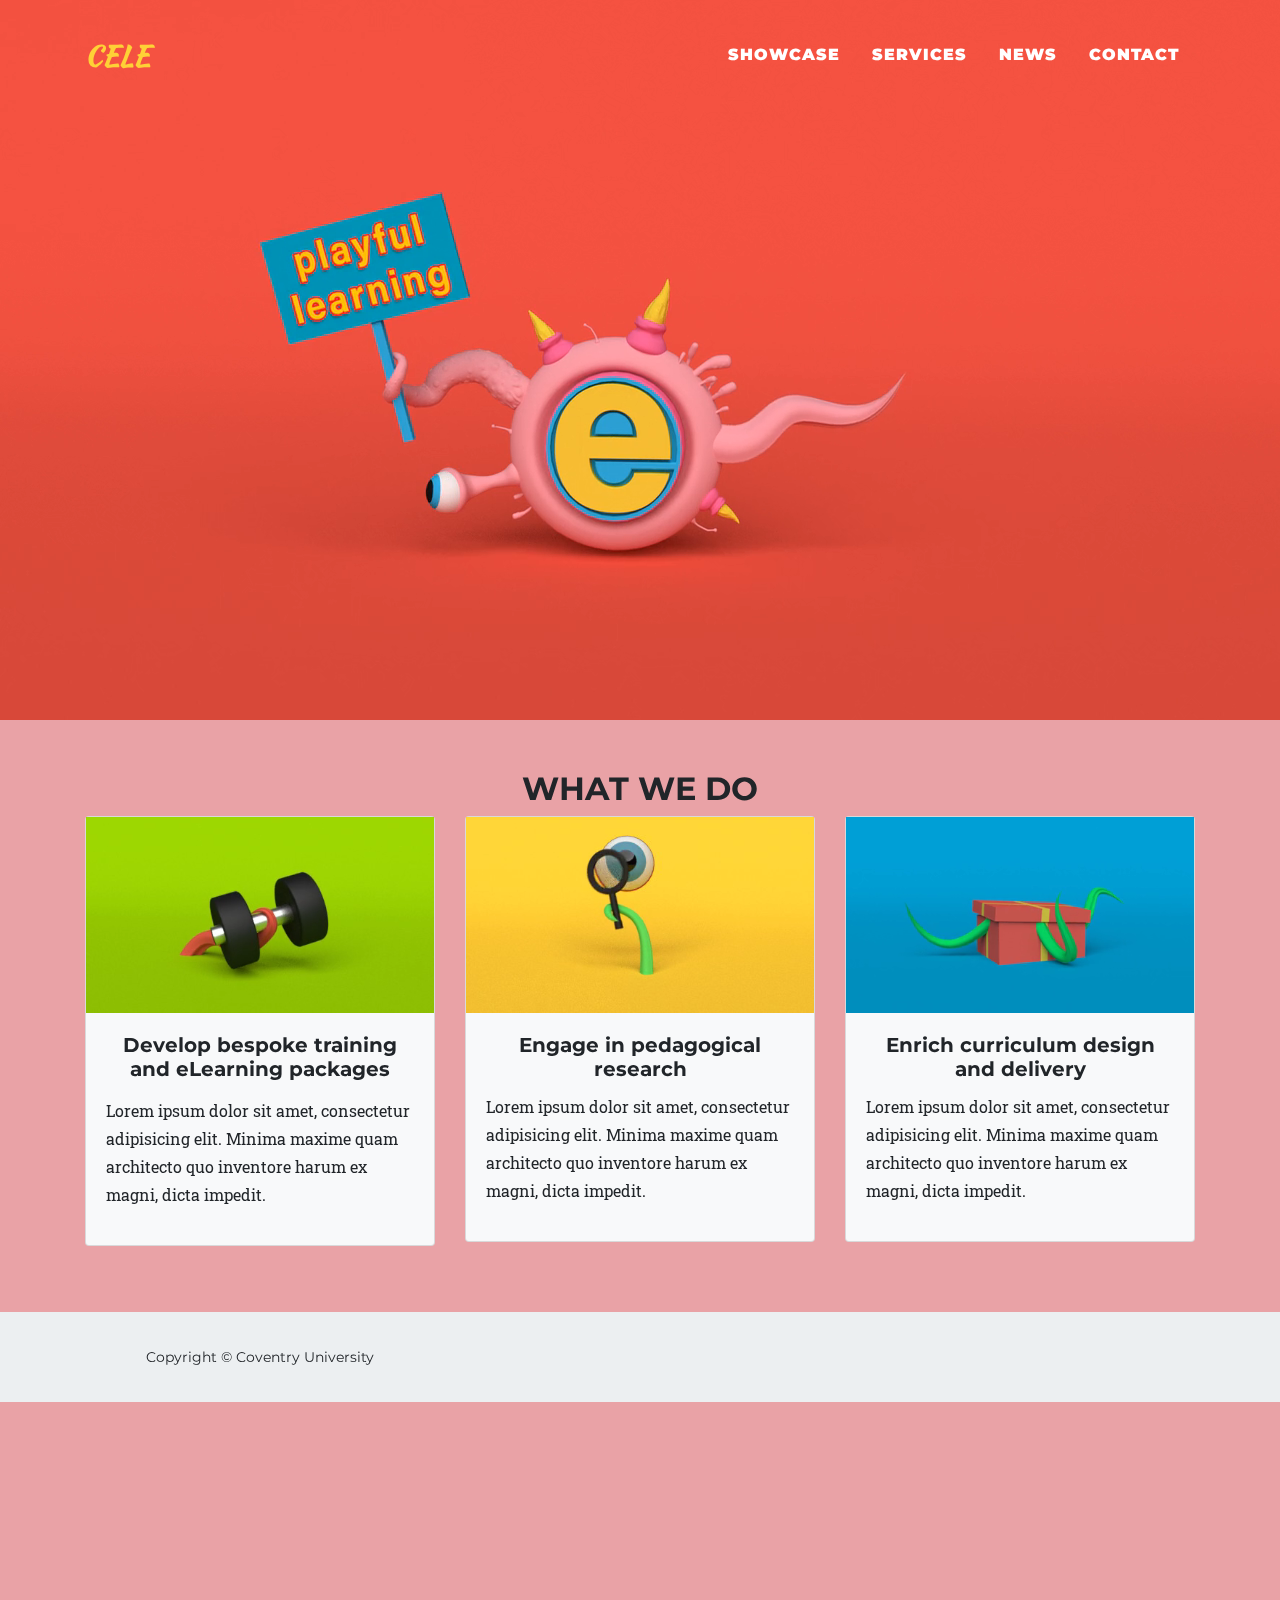
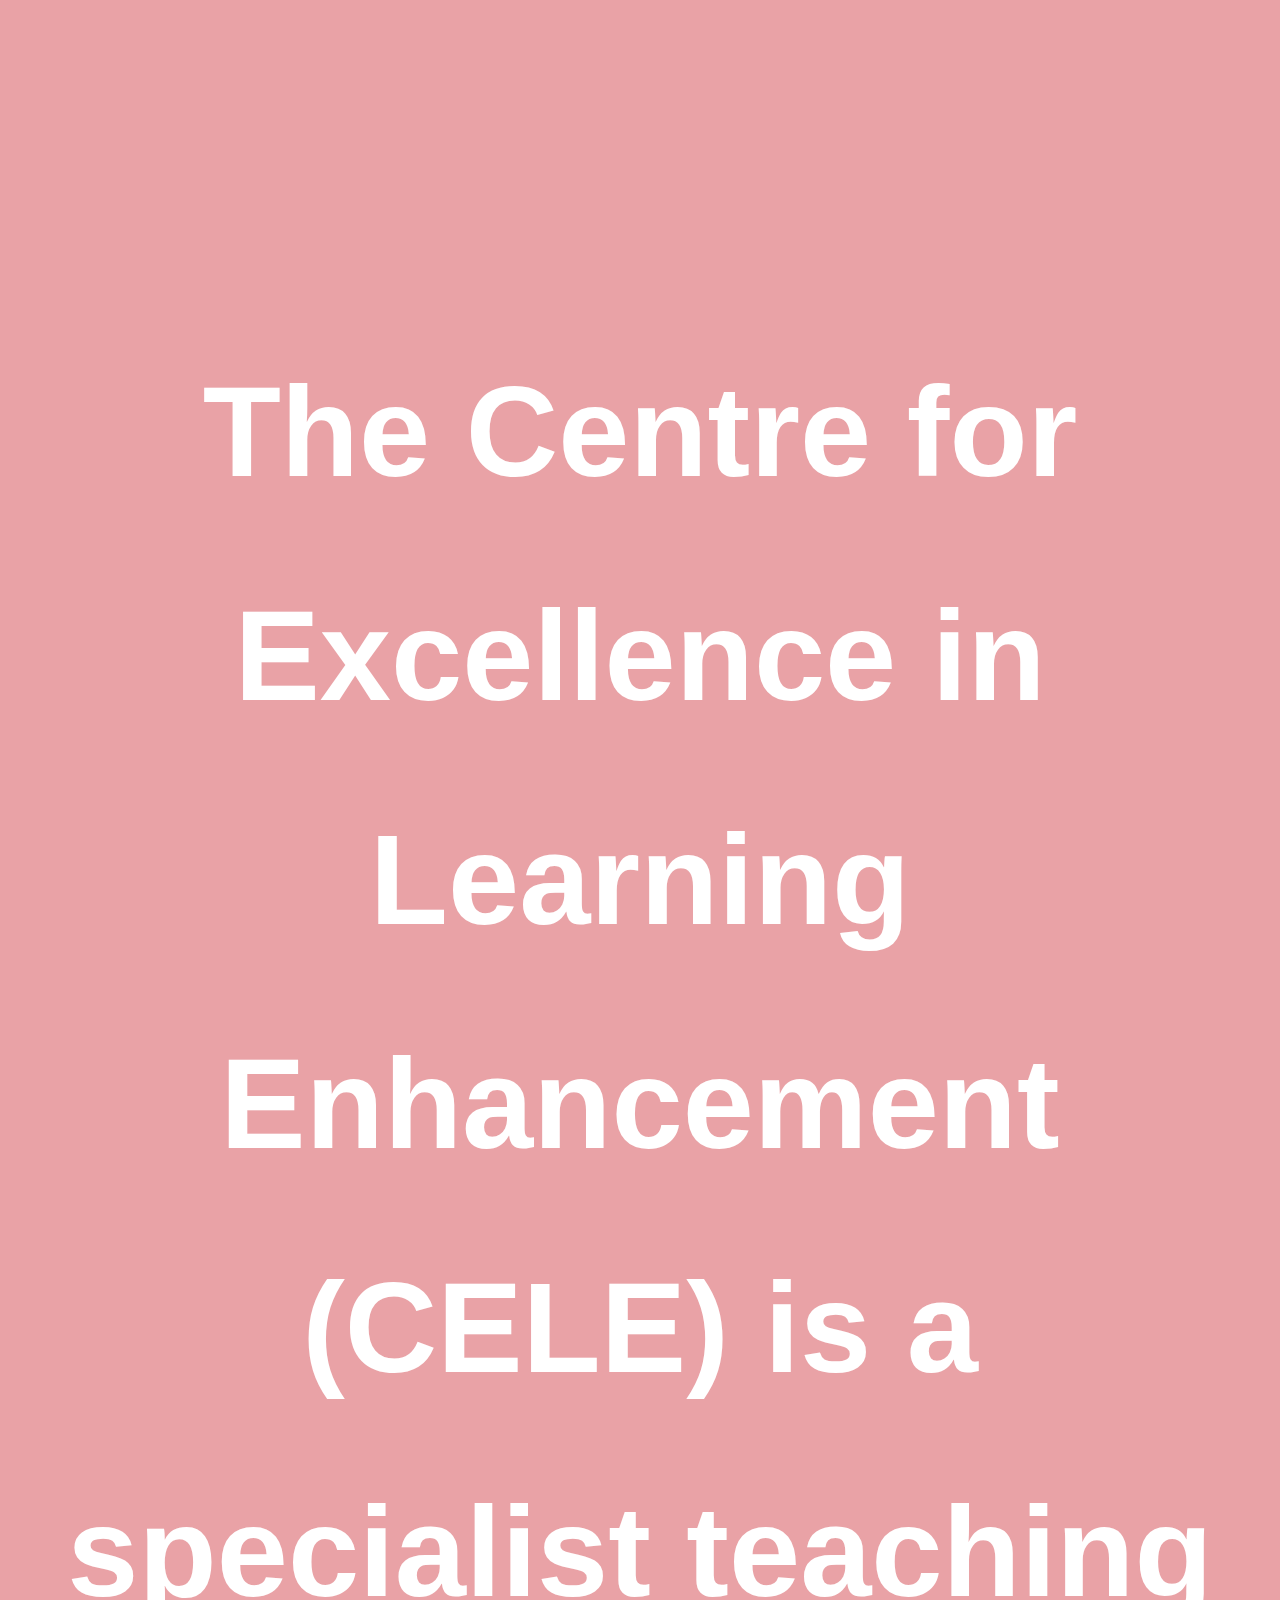
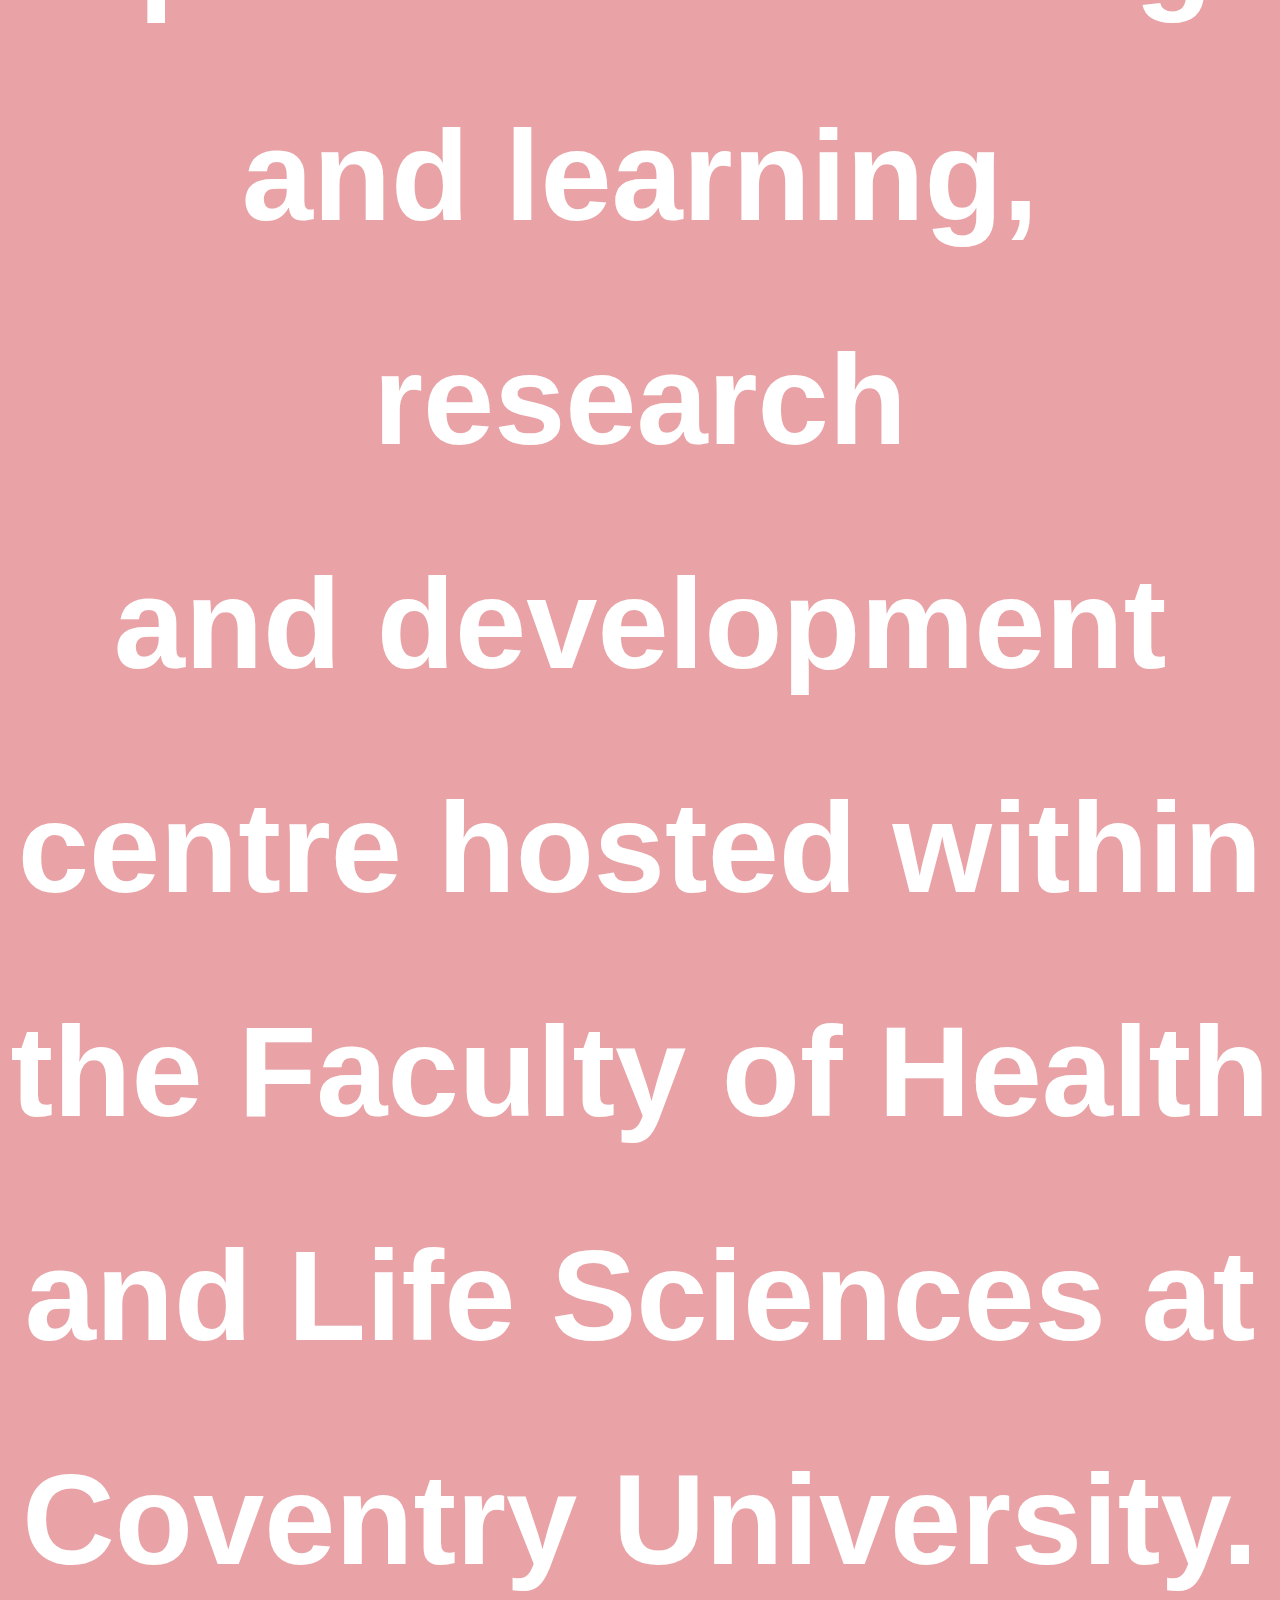
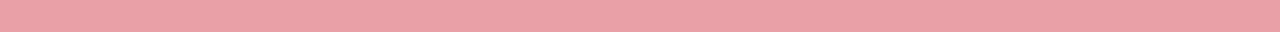
==== commit 9cf42828: "Minor Changes" ====
--- a/index.html
+++ b/index.html
@@ -27,7 +27,7 @@
     <!-- Navigation -->
     <nav class="navbar navbar-expand-lg navbar-dark fixed-top" id="mainNav">
         <div class="container">
-            <a class="navbar-brand js-scroll-trigger" href="#page-top" style="font-weight: 900; color: #fed136;">CELE</a>
+            <a class="navbar-brand js-scroll-trigger" href="#page-top" style="font-weight: 900; color: #fed136;">CELE </a>
             <button class="navbar-toggler navbar-toggler-right" type="button" data-toggle="collapse" data-target="#navbarResponsive" aria-controls="navbarResponsive" aria-expanded="false" aria-label="Toggle navigation">Menu
                 <i class="fas fa-bars"></i>
             </button>
@@ -89,15 +89,7 @@
                     <br> and development centre hosted within the Faculty of Health and Life Sciences at Coventry University.</p>
             </div>
         </div>
-        <div class="overlay"></div>
-        <a class="portfolio-link" data-toggle="modal" href="#Showreel">
-
-        <video playsinline="playsinline" autoplay="autoplay" muted="muted" loop="loop" width="100%" height="100%">
-            <source src="animations/Cele_Showreel.mp4" type="video/mp4">
-            <source src="animations/Cele_Showreel.webm" type="video/webm">
-            <source src="animations/Cele_Showreel.ogv" type="video/ogg">
-        </video>
-      </a>
+
 
     </header>
     <!-- Services -->
--- a/css/agency.min.css
+++ b/css/agency.min.css
@@ -323,7 +323,7 @@
 .Headie{
   color: white;
   font-family: 'Nobile', sans-serif;
-  font-size: 1vw;
+  font-size: 10vw;
   text-align: center;
   font-weight: bold;
 }
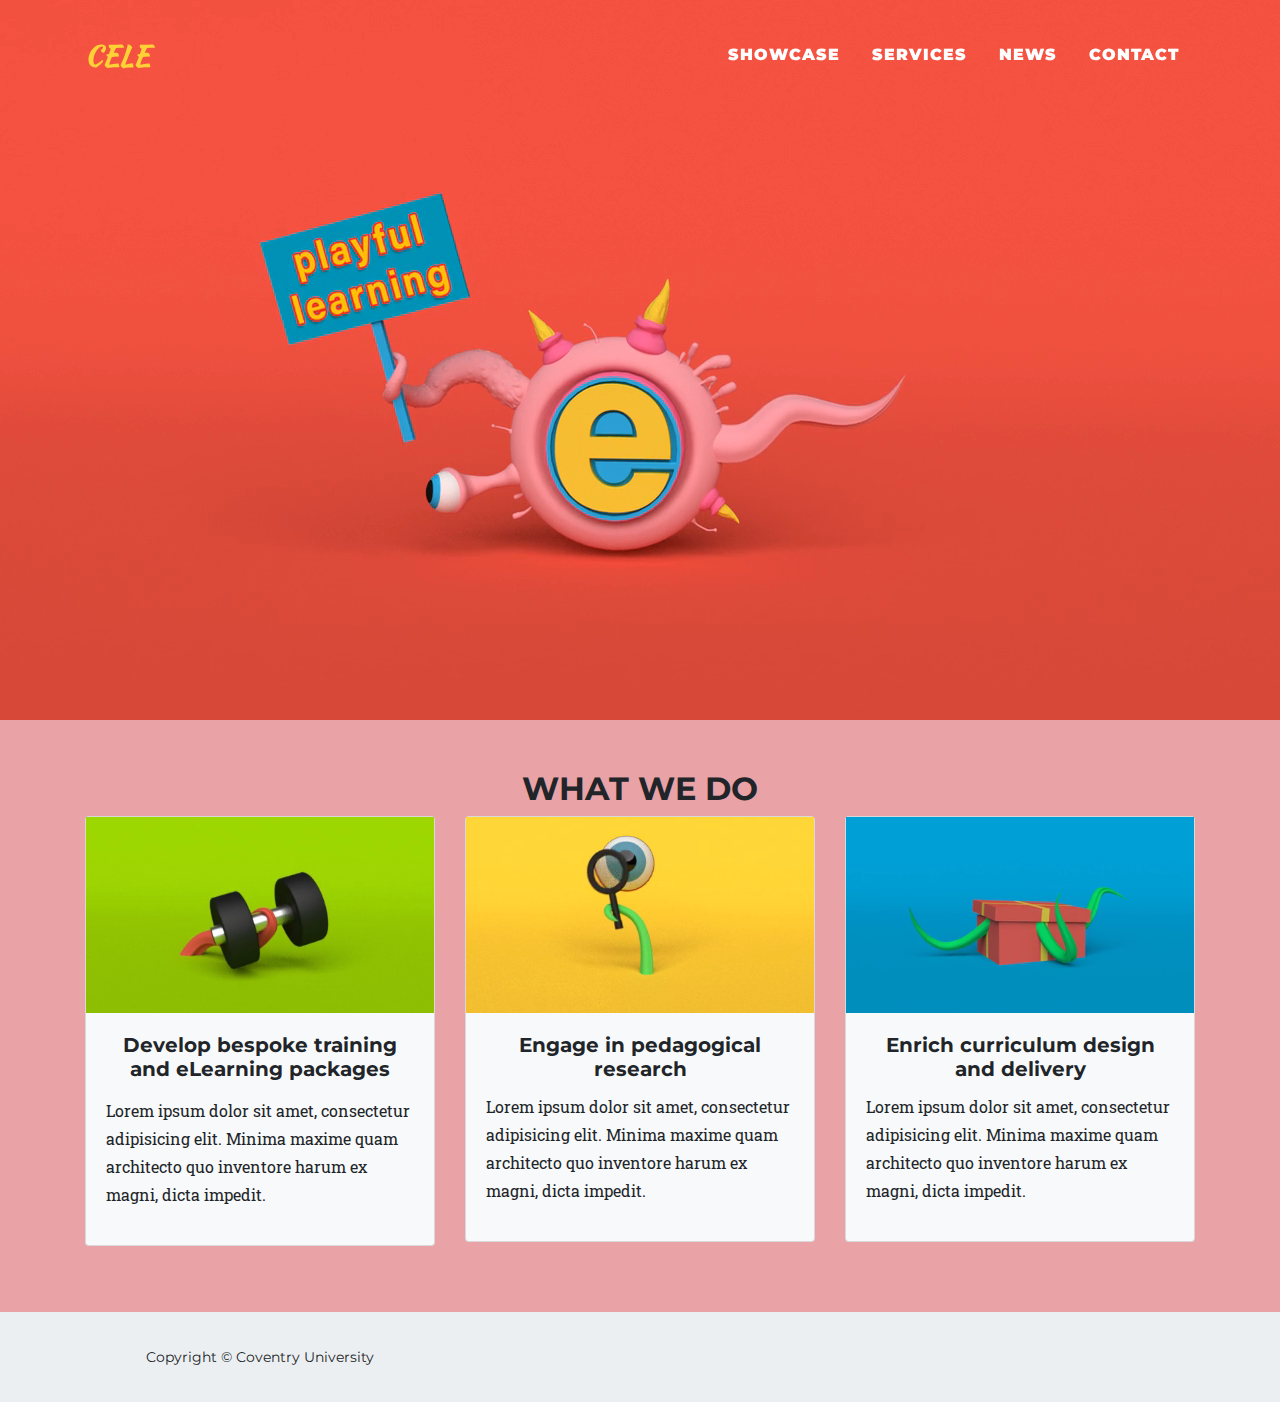
==== commit df6dbeb2: "Updated Main File" ====
--- a/index.html
+++ b/index.html
@@ -57,37 +57,7 @@
                 <source src="animations/home_anim.webm" type="video/webm">
                 <source src="animations/home_anim.ogv" type="video/ogg">
             </video>
-            <div class="overlay-desc">
-                <p class="Headie">
-                    <br>
-                    <br>
-                    <br>
-                    <br>
-                    <br>
-                    <br>
-                    <br>
-                    <br>
-                    <br>
-                    <br>
-                    <br>
-                    <br>
-                    <br>
-                    <br>
-                    <br>
-                    <br>
-                    <br>
-                    <br>
-                    <br>
-                    <br>
-                    <br>
-                    <br>
-                    <br>
-                    <br>
-                    <br>
-                    <br>
-                    <br>The Centre for Excellence in Learning Enhancement (CELE) is a specialist teaching and learning, research
-                    <br> and development centre hosted within the Faculty of Health and Life Sciences at Coventry University.</p>
-            </div>
+            
         </div>
 
 
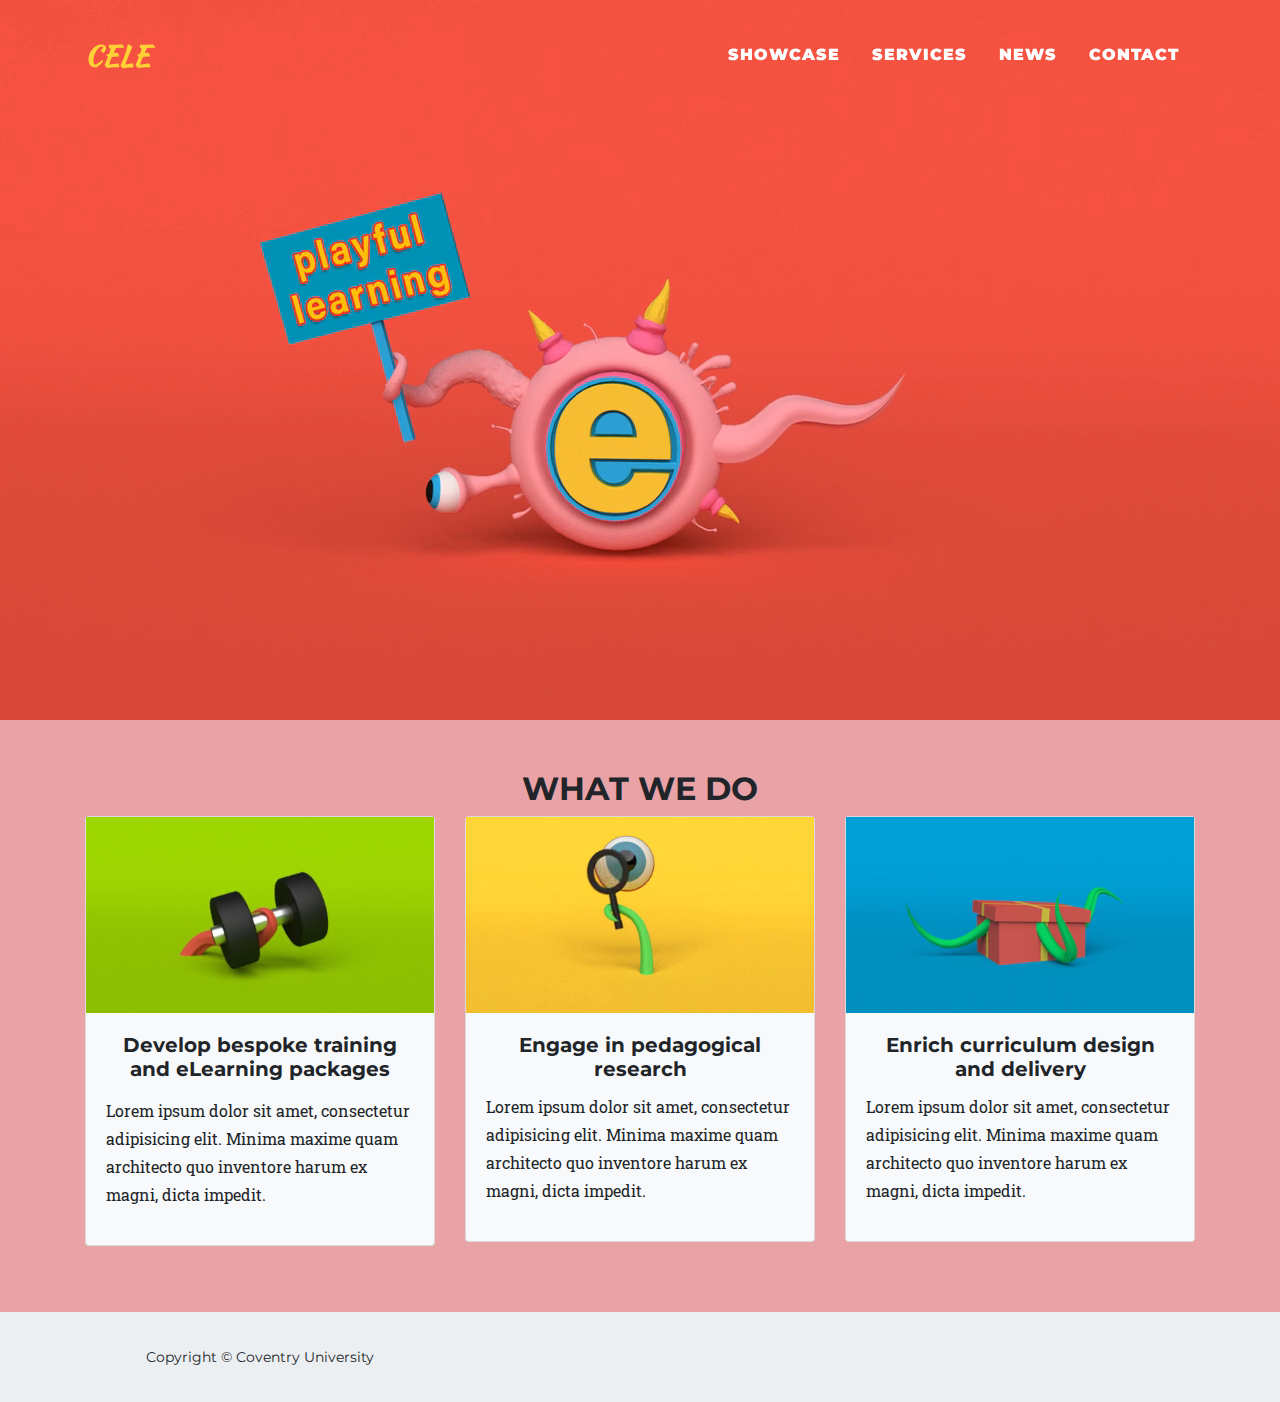
==== commit fb158f59: "Changed Cards Updated Contact Page Beautified Code" ====
--- a/index.html
+++ b/index.html
@@ -57,7 +57,7 @@
                 <source src="animations/home_anim.webm" type="video/webm">
                 <source src="animations/home_anim.ogv" type="video/ogg">
             </video>
-            
+          
         </div>
 
 
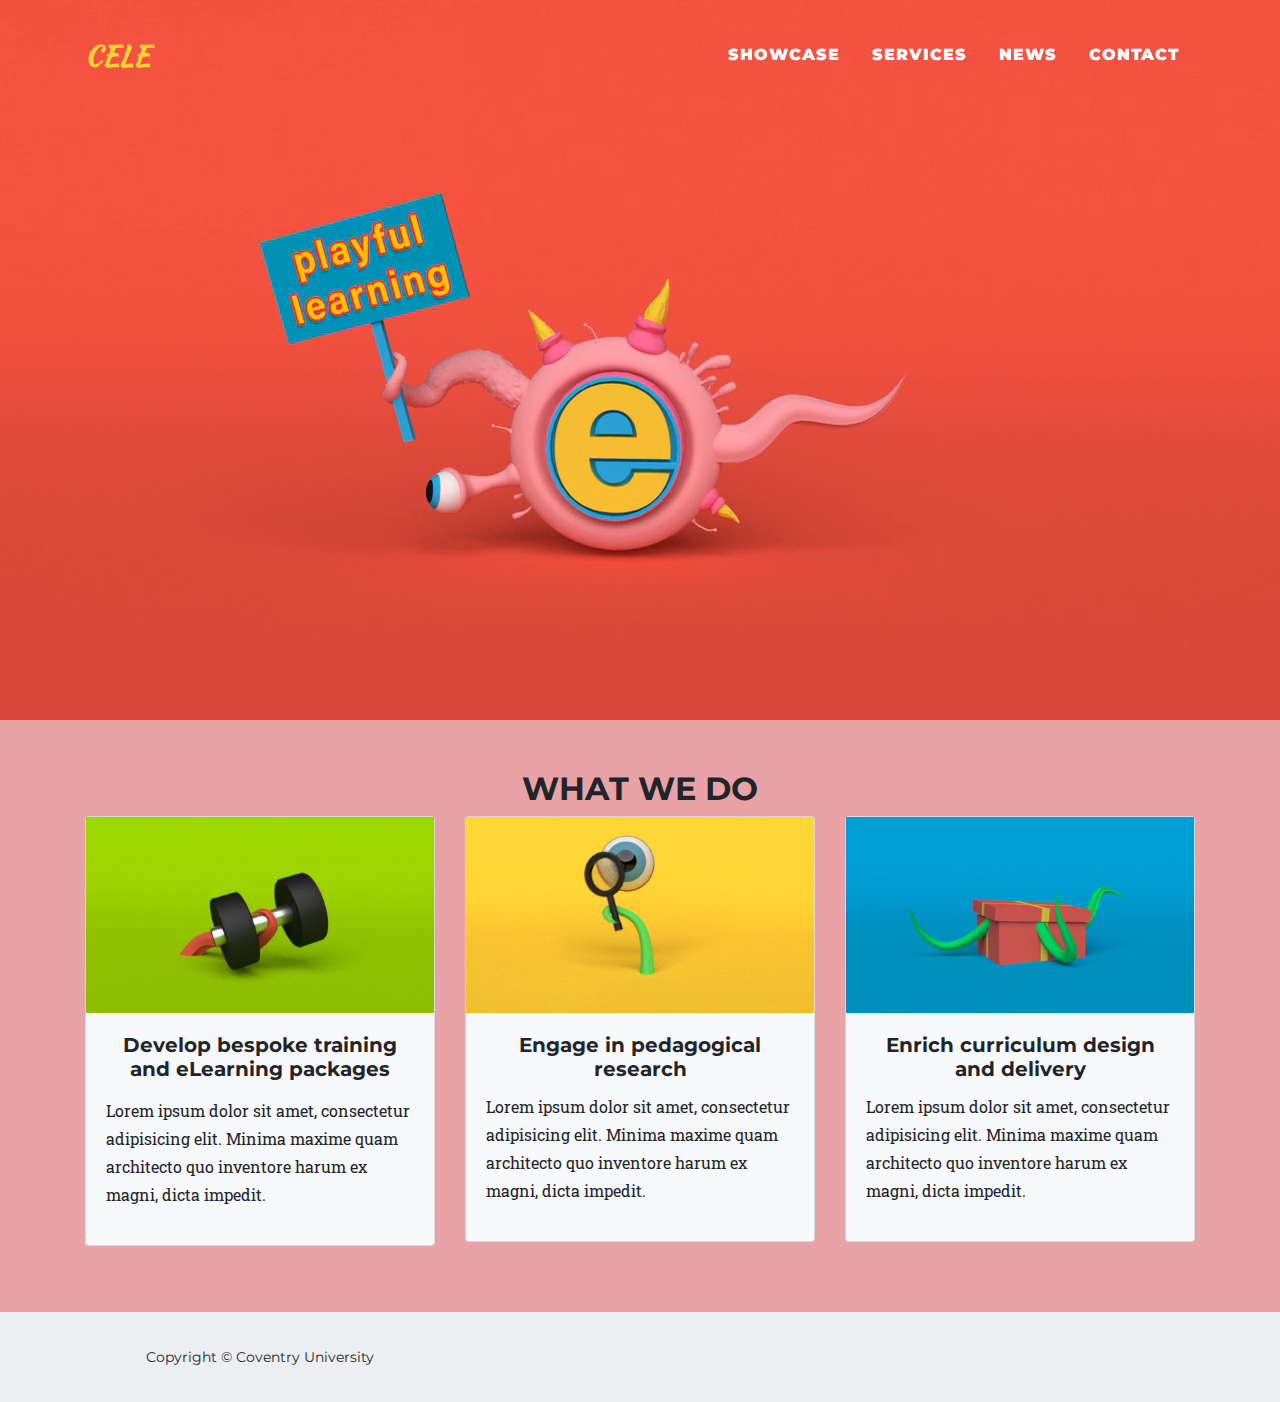
==== commit 188906da: "Enabled Defered JS - Parsing" ====
--- a/index.html
+++ b/index.html
@@ -18,6 +18,7 @@
     <link href='https://fonts.googleapis.com/css?family=Roboto+Slab:400,100,300,700' rel='stylesheet' type='text/css'>
     <script src="https://ajax.googleapis.com/ajax/libs/jquery/1.12.4/jquery.min.js"></script>
     <script src="https://maxcdn.bootstrapcdn.com/bootstrap/3.3.7/js/bootstrap.min.js"></script>
+    <script>document.addEventListener('touchstart', onTouchStart, {passive: true});</script>
     <!-- Custom styles for this template -->
     <link href="css/agency.min.css" rel="stylesheet">
 
@@ -57,7 +58,7 @@
                 <source src="animations/home_anim.webm" type="video/webm">
                 <source src="animations/home_anim.ogv" type="video/ogg">
             </video>
-          
+
         </div>
 
 
@@ -161,16 +162,34 @@
         </div>
     </div>
 
-    <!-- Bootstrap core JavaScript -->
-    <script src="vendor/jquery/jquery.min.js"></script>
-    <script src="vendor/bootstrap/js/bootstrap.bundle.min.js"></script>
-    <!-- Plugin JavaScript -->
-    <script src="vendor/jquery-easing/jquery.easing.min.js"></script>
-    <!-- Contact form JavaScript -->
-    <script src="js/jqBootstrapValidation.js"></script>
-    <script src="js/contact_me.js"></script>
-    <!-- Custom scripts for this template -->
-    <script src="js/agency.min.js"></script>
+    <script type="text/javascript">
+      function downloadJSAtOnload() {
+            var element1 = document.createElement("script");
+            var element2 = document.createElement("script");
+            var element3 = document.createElement("script");
+            var element4 = document.createElement("script");
+            var element5 = document.createElement("script");
+            var element6 = document.createElement("script");
+            element1.src = "../vendor/jquery/jquery.min.js";
+            element2.src = "../vendor/bootstrap/js/bootstrap.bundle.min.js";
+            element3.src = "../vendor/jquery-easing/jquery.easing.min.js";
+            element4.src = "../js/jqBootstrapValidation.js";
+            element5.src = "../js/contact_me.js";
+            element6.src = "../js/agency.min.js";
+
+            document.body.appendChild(element1);
+            document.body.appendChild(element2);
+            document.body.appendChild(element3);
+            document.body.appendChild(element4);
+            document.body.appendChild(element5);
+            document.body.appendChild(element6);
+        }
+        if (window.addEventListener)
+            window.addEventListener("load", downloadJSAtOnload, false);
+        else if (window.attachEvent)
+            window.attachEvent("onload", downloadJSAtOnload);
+        else window.onload = downloadJSAtOnload;
+    </script>
 
 </body>
 
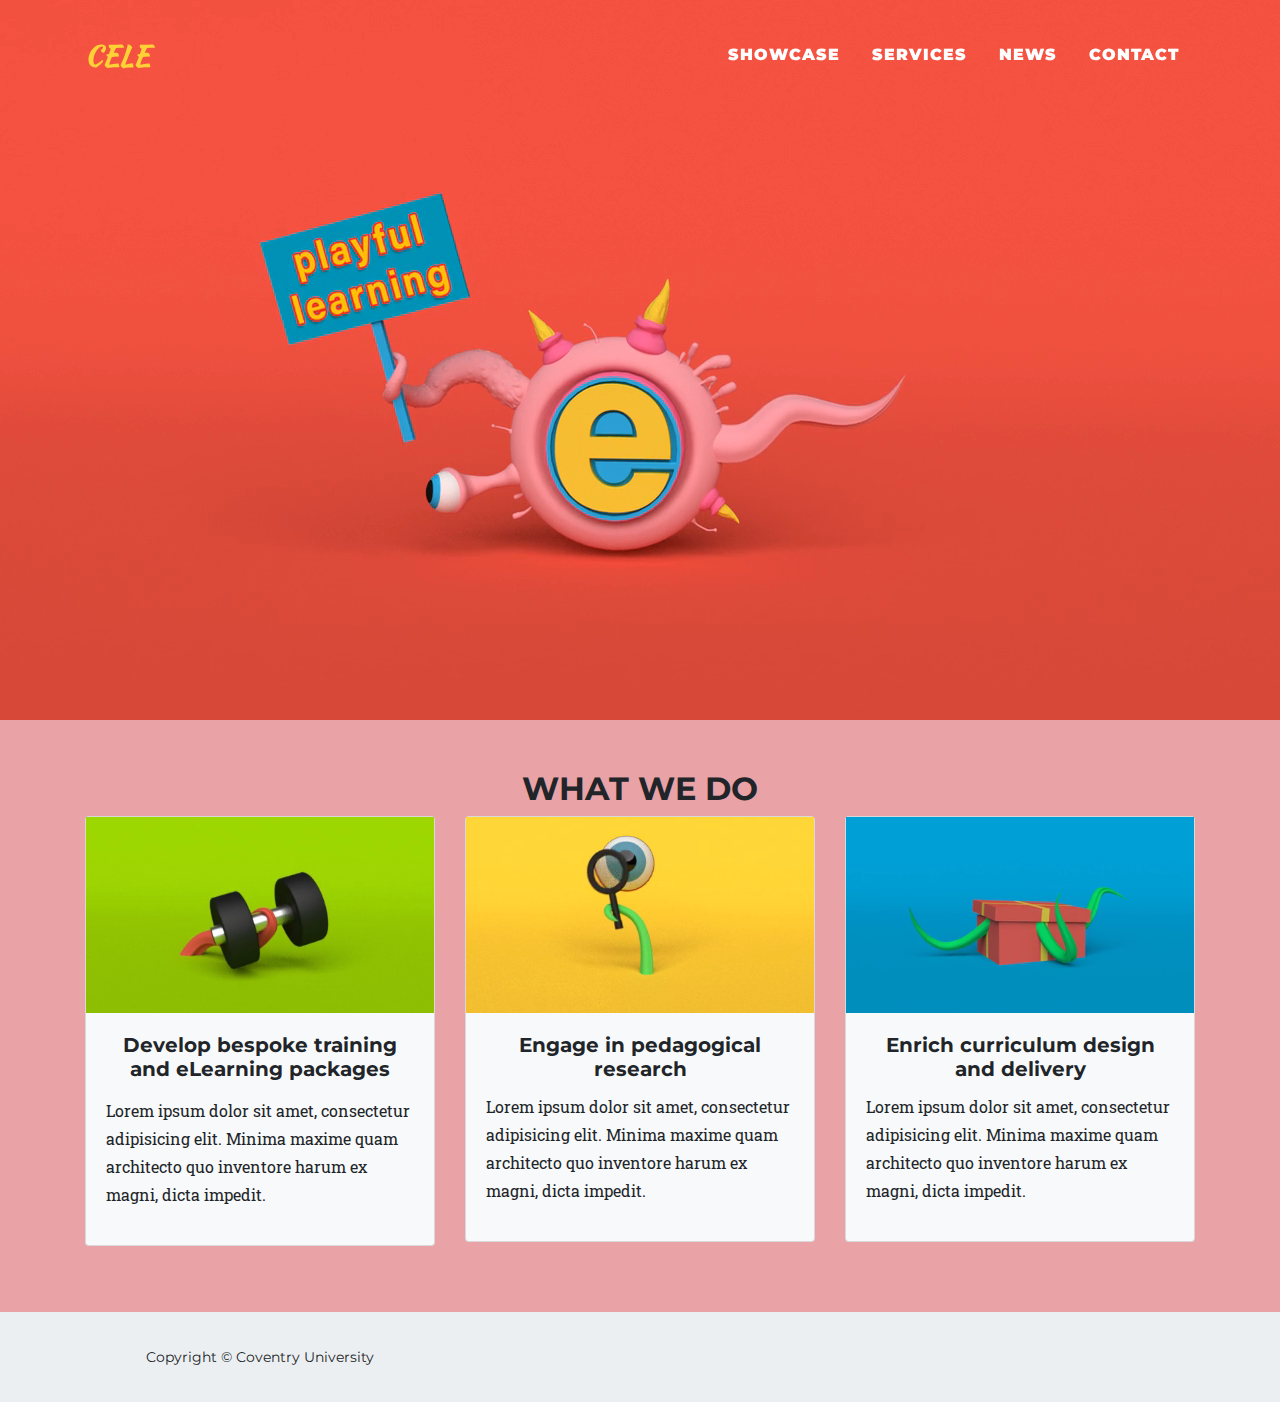
==== commit 1c835efe: "Minor Fixes" ====
--- a/index.html
+++ b/index.html
@@ -162,34 +162,17 @@
         </div>
     </div>
 
-    <script type="text/javascript">
-      function downloadJSAtOnload() {
-            var element1 = document.createElement("script");
-            var element2 = document.createElement("script");
-            var element3 = document.createElement("script");
-            var element4 = document.createElement("script");
-            var element5 = document.createElement("script");
-            var element6 = document.createElement("script");
-            element1.src = "../vendor/jquery/jquery.min.js";
-            element2.src = "../vendor/bootstrap/js/bootstrap.bundle.min.js";
-            element3.src = "../vendor/jquery-easing/jquery.easing.min.js";
-            element4.src = "../js/jqBootstrapValidation.js";
-            element5.src = "../js/contact_me.js";
-            element6.src = "../js/agency.min.js";
+    <!-- Bootstrap core JavaScript -->
+      <script src="vendor/jquery/jquery.min.js"></script>
+      <script src="vendor/bootstrap/js/bootstrap.bundle.min.js"></script>
+      <!-- Plugin JavaScript -->
+      <script src="vendor/jquery-easing/jquery.easing.min.js"></script>
+      <!-- Contact form JavaScript -->
+      <script src="js/jqBootstrapValidation.js"></script>
+      <script src="js/contact_me.js"></script>
+      <!-- Custom scripts for this template -->
+      <script src="js/agency.min.js"></script>
 
-            document.body.appendChild(element1);
-            document.body.appendChild(element2);
-            document.body.appendChild(element3);
-            document.body.appendChild(element4);
-            document.body.appendChild(element5);
-            document.body.appendChild(element6);
-        }
-        if (window.addEventListener)
-            window.addEventListener("load", downloadJSAtOnload, false);
-        else if (window.attachEvent)
-            window.attachEvent("onload", downloadJSAtOnload);
-        else window.onload = downloadJSAtOnload;
-    </script>
 
 </body>
 
--- a/css/agency.min.css
+++ b/css/agency.min.css
@@ -327,3 +327,12 @@
   text-align: center;
   font-weight: bold;
 }
+
+.card-{
+  height: 70%;
+}
+
+.scrollable{
+  overflow-y: auto;
+  max-height: 240px;
+}
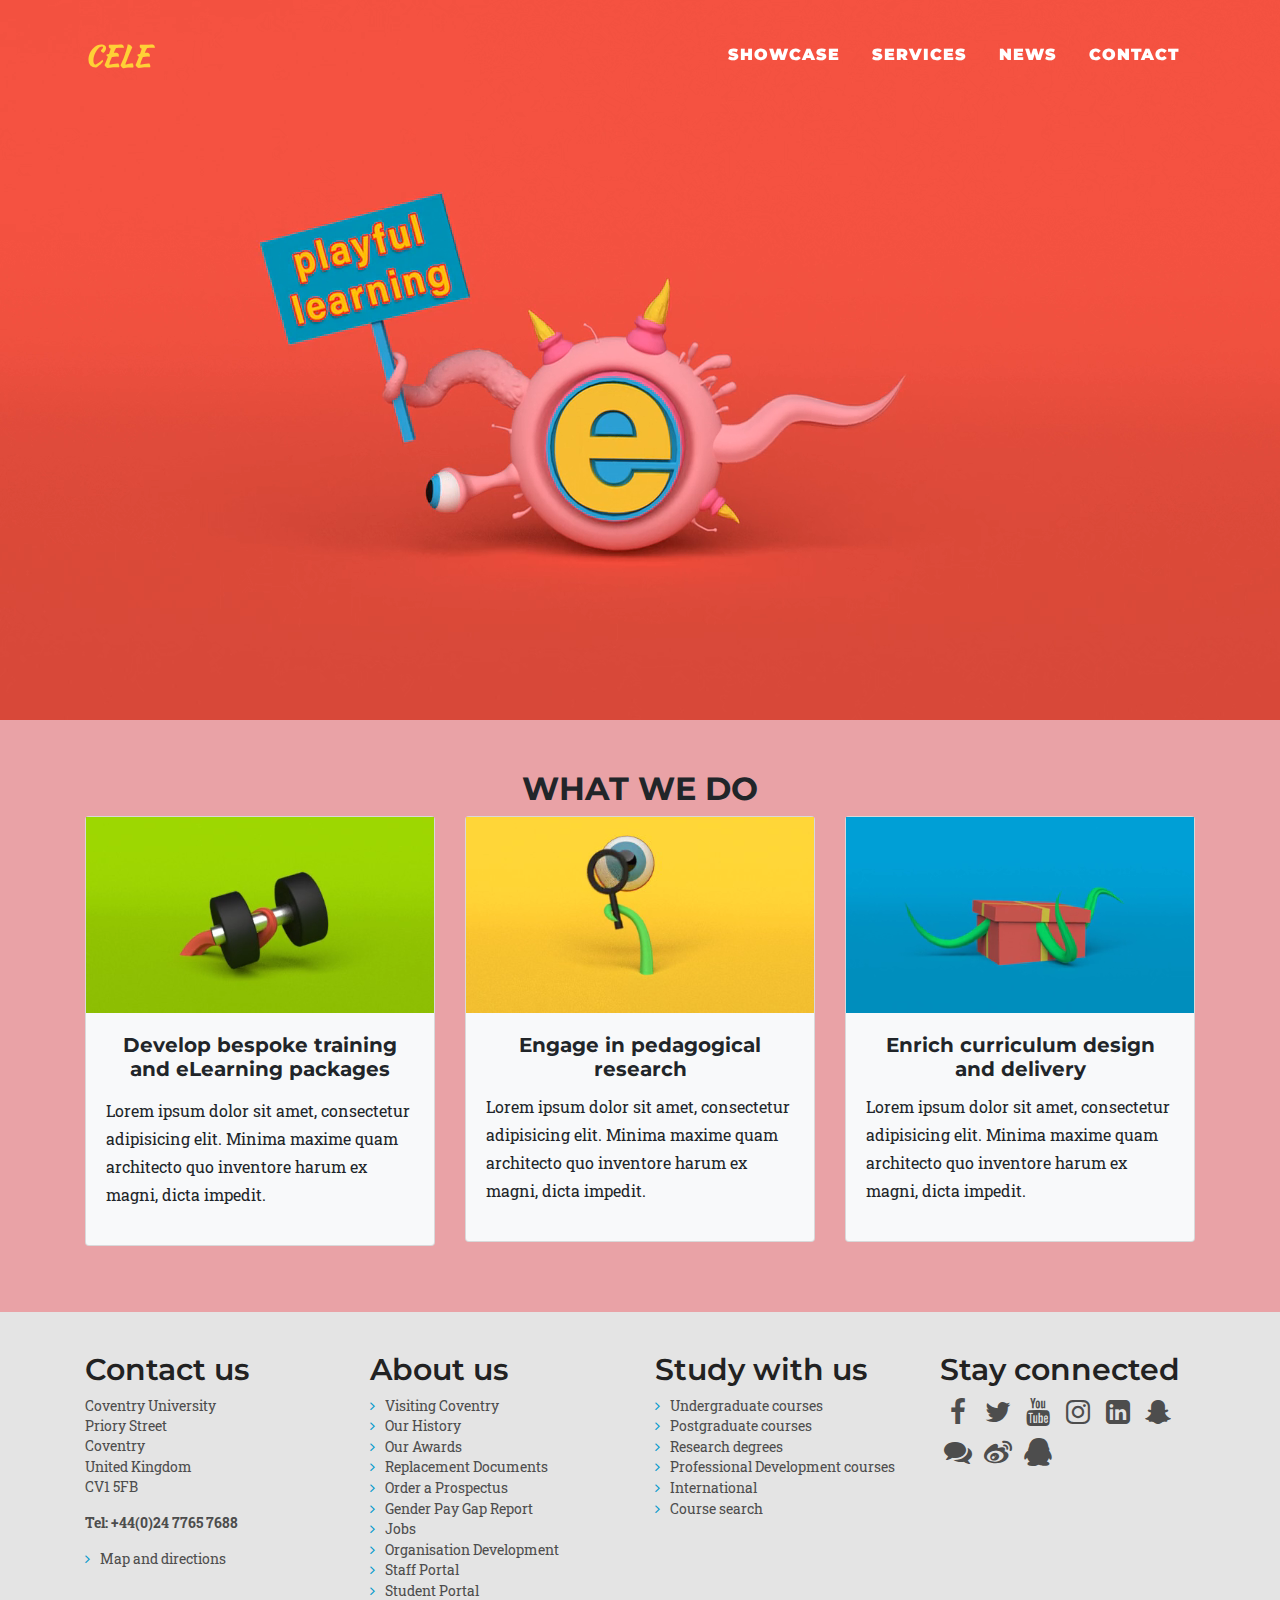
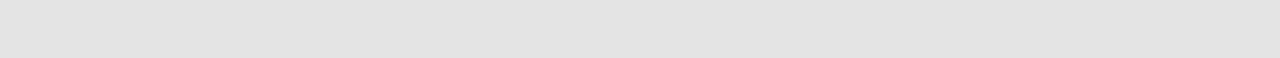
==== commit 4a72f17d: "Added Footer" ====
--- a/index.html
+++ b/index.html
@@ -12,6 +12,8 @@
     <link href="vendor/bootstrap/css/bootstrap.min.css" rel="stylesheet">
     <!-- Custom fonts for this template -->
     <link href="vendor/fontawesome-free/css/all.min.css" rel="stylesheet" type="text/css">
+    <link href="https://cdnjs.cloudflare.com/ajax/libs/font-awesome/4.7.0/css/font-awesome.min.css" rel="stylesheet" type="text/css">
+
     <link href="https://fonts.googleapis.com/css?family=Montserrat:400,700" rel="stylesheet" type="text/css">
     <link href='https://fonts.googleapis.com/css?family=Kaushan+Script' rel='stylesheet' type='text/css'>
     <link href='https://fonts.googleapis.com/css?family=Droid+Serif:400,700,400italic,700italic' rel='stylesheet' type='text/css'>
@@ -125,16 +127,175 @@
     <!-- Clients -->
 
     <!-- Footer -->
-    <footer>
-        <div class="container">
+    <div class="footer-container">
+        <div class="container footer">
             <div class="row">
-                <div class="col-md-4 text-center">
-                    <span class="copyright">Copyright &copy; Coventry University</span>
-                </div>
-
-            </div>
-        </div>
-    </footer>
+                <div class="col-xs-6 col-md-3 landscape-mobile-6col">
+                        <h3>Contact us</h3>
+
+<p>Coventry University <br />Priory Street <br />Coventry<br />United Kingdom <br />CV1 5FB</p>
+                        <p><strong>Tel: <a href="tel:+44(0)24 7765 7688">+44(0)24 7765 7688</a></strong></p>
+
+                        <ul>
+                            <li><a  href="https://www.coventry.ac.uk/the-university/travel-directions-info/">Map and directions</a></li>
+                        </ul>
+                </div>
+
+                <div class="col-xs-6 col-md-3 landscape-mobile-6col">
+                        <h3>About us</h3>
+
+                        <ul>
+                                <li><a title="Visiting Coventry" href="https://www.coventry.ac.uk/study-at-coventry/apply-now/visiting-us/">Visiting Coventry</a></li>
+                                <li><a title="Our History" href="https://www.coventry.ac.uk/the-university/about-coventry-university/history/">Our History</a></li>
+                                <li><a title="Our Awards" href="https://www.coventry.ac.uk/awards/">Our Awards</a></li>
+                                <li><a title="Replacement Documents" href="https://www.coventry.ac.uk/the-university/key-information/registry/qualifications-certificates-and-transcripts/">Replacement Documents</a></li>
+                                <li><a title="Order a Prospectus" href="https://www.coventry.ac.uk/study-at-coventry/order-a-prospectus/">Order a Prospectus</a></li>
+                                <li><a title="Gender Pay Gap Report" href="https://www.coventry.ac.uk/the-university/key-information/equality-and-diversity/gender-pay-report/">Gender Pay Gap Report</a></li>
+                                <li><a title="Jobs" href="https://www.coventry.ac.uk/the-university/working-at-coventry-university/">Jobs</a></li>
+                                <li><a target="_blank" href="https://orgdev.coventry.domains/">Organisation Development</a></li>
+                                <li><a title="Staff Portal" target="_blank" href="https://share.coventry.ac.uk/staff/Pages/Default.aspx">Staff Portal</a></li>
+                                <li><a title="Student Portal" target="_blank" href="https://share.coventry.ac.uk/students">Student Portal</a></li>
+                        </ul>
+                </div>
+
+                <div class="clearfix visible-sm-block visible-xs-block"></div>
+
+                <div class="col-xs-6 col-md-3 landscape-mobile-6col">
+                        <h3>Study with us</h3>
+
+                        <ul>
+                                <li><a title="Undergraduate courses" href="https://www.coventry.ac.uk/study-at-coventry/join-us-in-september-2019-undergraduate/">Undergraduate courses</a></li>
+                                <li><a title="Postgraduate courses" href="https://www.coventry.ac.uk/study-at-coventry/join-us-in-september-2019-postgraduate/">Postgraduate courses</a></li>
+                                <li><a title="Research degrees" href="https://www.coventry.ac.uk/research/research-opportunities/">Research degrees</a></li>
+                                <li><a title="Professional Development courses" href="https://www.coventry.ac.uk/study-at-coventry/course-finder-search-results/?searchText=&amp;level=240">Professional Development courses</a></li>
+                                <li><a title="International" href="https://www.coventry.ac.uk/international-students-hub/">International</a></li>
+                                <li><a title="Course search" href="https://www.coventry.ac.uk/study-at-coventry/course-search/">Course search</a></li>
+                        </ul>
+                </div>
+
+                <div class="col-xs-6 col-md-3 footer-connected landscape-mobile-6col">
+                        <h3>Stay connected</h3>
+
+                        <a target="_blank" href="https://www.facebook.com/coventryuniversity" aria-label="Like us on Facebook"><i class="fa fa-facebook fa-fw" aria-hidden="true" title="Like us on Facebook"></i></a>
+
+                        <a target="_blank" href="https://twitter.com/covcampus/" aria-label="Follow us on Twitter"><i class="fa fa-twitter fa-fw" aria-hidden="true" title="Follow us on Twitter"></i></a>
+
+                        <a target="_blank" href="https://www.youtube.com/user/CovStudent/" aria-label="Subscribe to our YouTube Channel"><i class="fa fa-youtube fa-fw" aria-hidden="true" title="Subscribe to our YouTube Channel"></i></a>
+
+                        <a target="_blank" href="https://www.instagram.com/covuni/" aria-label="Follow us on Instagram"><i class="fa fa-instagram fa-fw" aria-hidden="true" title="Follow us on Instagram"></i></a>
+
+                        <a target="_blank" href="https://www.linkedin.com/school/coventry-university/" aria-label="Connect with us on Linkedin"><i class="fa fa-linkedin-square fa-fw" aria-hidden="true" title="Connect with us on Linkedin"></i></a>
+
+                        <a target="_blank" href="https://www.snapchat.com/add/coventry_uni" aria-label="Add us on Snapchat"><i class="fa fa-snapchat-ghost fa-fw" aria-hidden="true" title="Add us on Snapchat"></i></a>
+
+                        <a target="_blank" href="http://blogs.coventry.ac.uk/" aria-label="View our Blogs"><i class="fa fa-comments fa-fw" aria-hidden="true" title="View our blogs"></i></a>
+
+
+
+                        <a target="_blank" href="https://www.weibo.com/coventryuniversity" aria-label="Follow us on Weibo"><i class="fa fa-weibo fa-fw" aria-hidden="true" title="Follow us on Weibo"></i></a>
+
+                        <a target="_blank" href="https://i.qq.com/?s_url=http:%2F%2Fuser.qzone.qq.com%2F1992877414&amp;rd=1" aria-label="Login to QQ"><i class="fa fa-qq fa-fw" aria-hidden="true" title="Login to QQ"></i></a>
+
+                        <a target="_blank" class="youku-logo" href="http://account.youku.com/?callback=http:%2F%2Fi.youku.com%2Fi%2Findex" title="Login to YouKu">Login to Youku</a>
+
+                        <a target="_blank" class="cusu-logo" href="https://www.cusu.org/" title="Visit CUSU">Visit CUSU</a>
+
+                </div>
+            </div>
+        </div>
+    </div>
+
+    <script src="//platform.twitter.com/widgets.js" charset="utf-8"></script>
+
+
+    <script type="text/javascript">
+        $(document).ready(function () {
+            $('.customer-logos').slick({
+                slidesToShow: 3,
+                slidesToScroll: 1,
+                autoplay: true,
+                autoplaySpeed: 6000,
+                arrows: false,
+                dots: false,
+                pauseOnHover: false,
+                responsive: [{
+                    breakpoint: 813,
+                    settings: {
+                        slidesToShow: 2
+                    }
+                }, {
+                    breakpoint: 520,
+                    settings: {
+                        slidesToShow: 1
+                    }
+                }]
+            });
+        });
+    </script>
+    
+    
+        <script src="/bundles/js?v=TrVHyc77Mw8BcrXp3OHMfyu9Y2XJ5hQG1FeZga-0uY81"></script>
+    
+    
+        
+    
+        <script type="text/javascript">
+            $(document).ready(function () {
+                $('.featured-events').slick({
+    
+                    slidesToShow: 1,
+                    slidesToScroll: 1,
+                    autoplay: true,
+                    autoplaySpeed: 4000,
+                    arrows: false,
+                    dots: true,
+                    pauseOnHover: true,
+    
+                });
+            });
+        </script>
+    
+        <!--fix for ie 9 none console issue -->
+        <script type="text/javascript">
+    
+            if (!window.console) (function () {
+    
+                var __console, Console;
+    
+                Console = function () {
+                    var check = setInterval(function () {
+                        var f;
+                        if (window.console && console.log && !console.__buffer) {
+                            clearInterval(check);
+                            f = (Function.prototype.bind) ? Function.prototype.bind.call(console.log, console) : console.log;
+                            for (var i = 0; i < __console.__buffer.length; i++) f.apply(console, __console.__buffer[i]);
+                        }
+                    }, 1000);
+    
+                    function log() {
+                        this.__buffer.push(arguments);
+                    }
+    
+                    this.log = log;
+                    this.error = log;
+                    this.warn = log;
+                    this.info = log;
+                    this.__buffer = [];
+                };
+    
+                __console = window.console = new Console();
+            })();
+        </script>
+    
+    
+        <script type="text/javascript" src="https://dl.episerver.net/13.2.1/epi-util/find.js"></script>
+    <script type="text/javascript">
+    if(FindApi){var api = new FindApi();api.setApplicationUrl('/');api.setServiceApiBaseUrl('/find_v2/');api.processEventFromCurrentUri();api.bindWindowEvents();api.bindAClickEvent();api.sendBufferedEvents();}
+    </script>
+    
+    
+    
+
 
     <!-- Modal 2 -->
     <div class="portfolio-modal modal fade" id="Showreel" tabindex="-1" role="dialog" aria-hidden="true">
--- a/css/agency.min.css
+++ b/css/agency.min.css
@@ -281,27 +281,115 @@
     background-color: #212529
 }
 
-footer {
-    padding: 25px 0;
-    text-align: center;
-    background: #ECEFF1
-
-}
-
-footer span.copyright {
-    font-size: 90%;
-    line-height: 40px;
-    text-transform: none;
-    font-family: Montserrat, -apple-system, BlinkMacSystemFont, 'Segoe UI', Roboto, 'Helvetica Neue', Arial, sans-serif, 'Apple Color Emoji', 'Segoe UI Emoji', 'Segoe UI Symbol', 'Noto Color Emoji'
-}
-
-footer ul.quicklinks {
-    font-size: 90%;
-    line-height: 40px;
-    margin-bottom: 0;
-    text-transform: none;
-    font-family: Montserrat, -apple-system, BlinkMacSystemFont, 'Segoe UI', Roboto, 'Helvetica Neue', Arial, sans-serif, 'Apple Color Emoji', 'Segoe UI Emoji', 'Segoe UI Symbol', 'Noto Color Emoji'
-}
+
+
+/* FOOTER */
+.footer p {
+    font-size: 0.875em;
+    line-height: 1.45em;
+    color:#4d4d4d;
+      }
+  .footer-container {
+    background-color: #e4e4e4;
+    padding: 40px 0px;
+      }
+  .awards-container {
+    background-color: #000;
+    padding: 40px 0px;
+      }
+  .footer h3 {
+    color: #222222;
+    font-size: 1.85rem;
+    font-weight: 600;
+  }
+  .footer ul {
+    list-style: none;
+    padding: 0;
+    font-size: 0.875em;
+  }
+  .footer li {
+    padding-left: 1.1em;
+      line-height: 1.4em;
+  }
+  .footer li:before {
+    content: "\f105"; /* FontAwesome Unicode */
+    font-family: FontAwesome;
+    display: inline-block;
+    margin-left: -1.1em; /* same as padding-left set on li */
+    width: 1.1em; /* same as padding-left set on li */
+      color: #0099CC;
+  }
+  .footer a {color: #4d4d4d;}
+  .footer a:hover {color: #0099CC;}
+  .footer-connected a:link, .footer-connected i {margin-top:2px; margin-bottom: 10px;}
+  .footer-connected i {font-size: 28px;}
+  .youku-logo {
+    width: 36px;
+    height: 28px;
+    background-position:0px 0px;
+    display: inline-block;
+    text-indent: -9999px;
+    background-image: url(https://www.coventry.ac.uk/Static/Assets/images/youku-logo.png);
+    line-height:28px;
+      margin-top: -10px !important;
+  }
+  .youku-logo:hover {
+  background-position:0px 28px;
+  }
+  .cusu-logo {
+      height: 28px;
+      width: 72px;
+      background-position:0px 0px;
+      display: inline-block;
+      text-indent: -9999px;
+      background-image:url(https://www.coventry.ac.uk/Static/Assets/images/cusu-logo.png);
+      line-height:28px;
+      }
+  .cusu-logo:hover{
+      background-position:0px 28px;
+      }
+  .copyright-container {
+    font-size: 0.667em;
+    padding: 12px 0px;
+    background-color: #0861ce;
+    color: #fff;
+  }
+  .copyright-container a {color: #FFF; padding-left: 7px; padding-right: 7px;}
+  .copyright-container a:hover {text-decoration: underline; color: #000;}
+  .copyright-container a:first-child {padding-left: 0px;}
+  .copyright-container a:last-child {padding-right: 0px;}
+  @media only screen and (max-width : 480px) {
+      .landscape-mobile-6col {
+          display: block;
+          width: 100% !important;
+      }
+  }
+  
+
+
+
+
+
+
+
+
+
+
+
+
+
+
+
+
+
+
+
+
+
+
+
+
+
 
 .video-container {
   position: relative;
